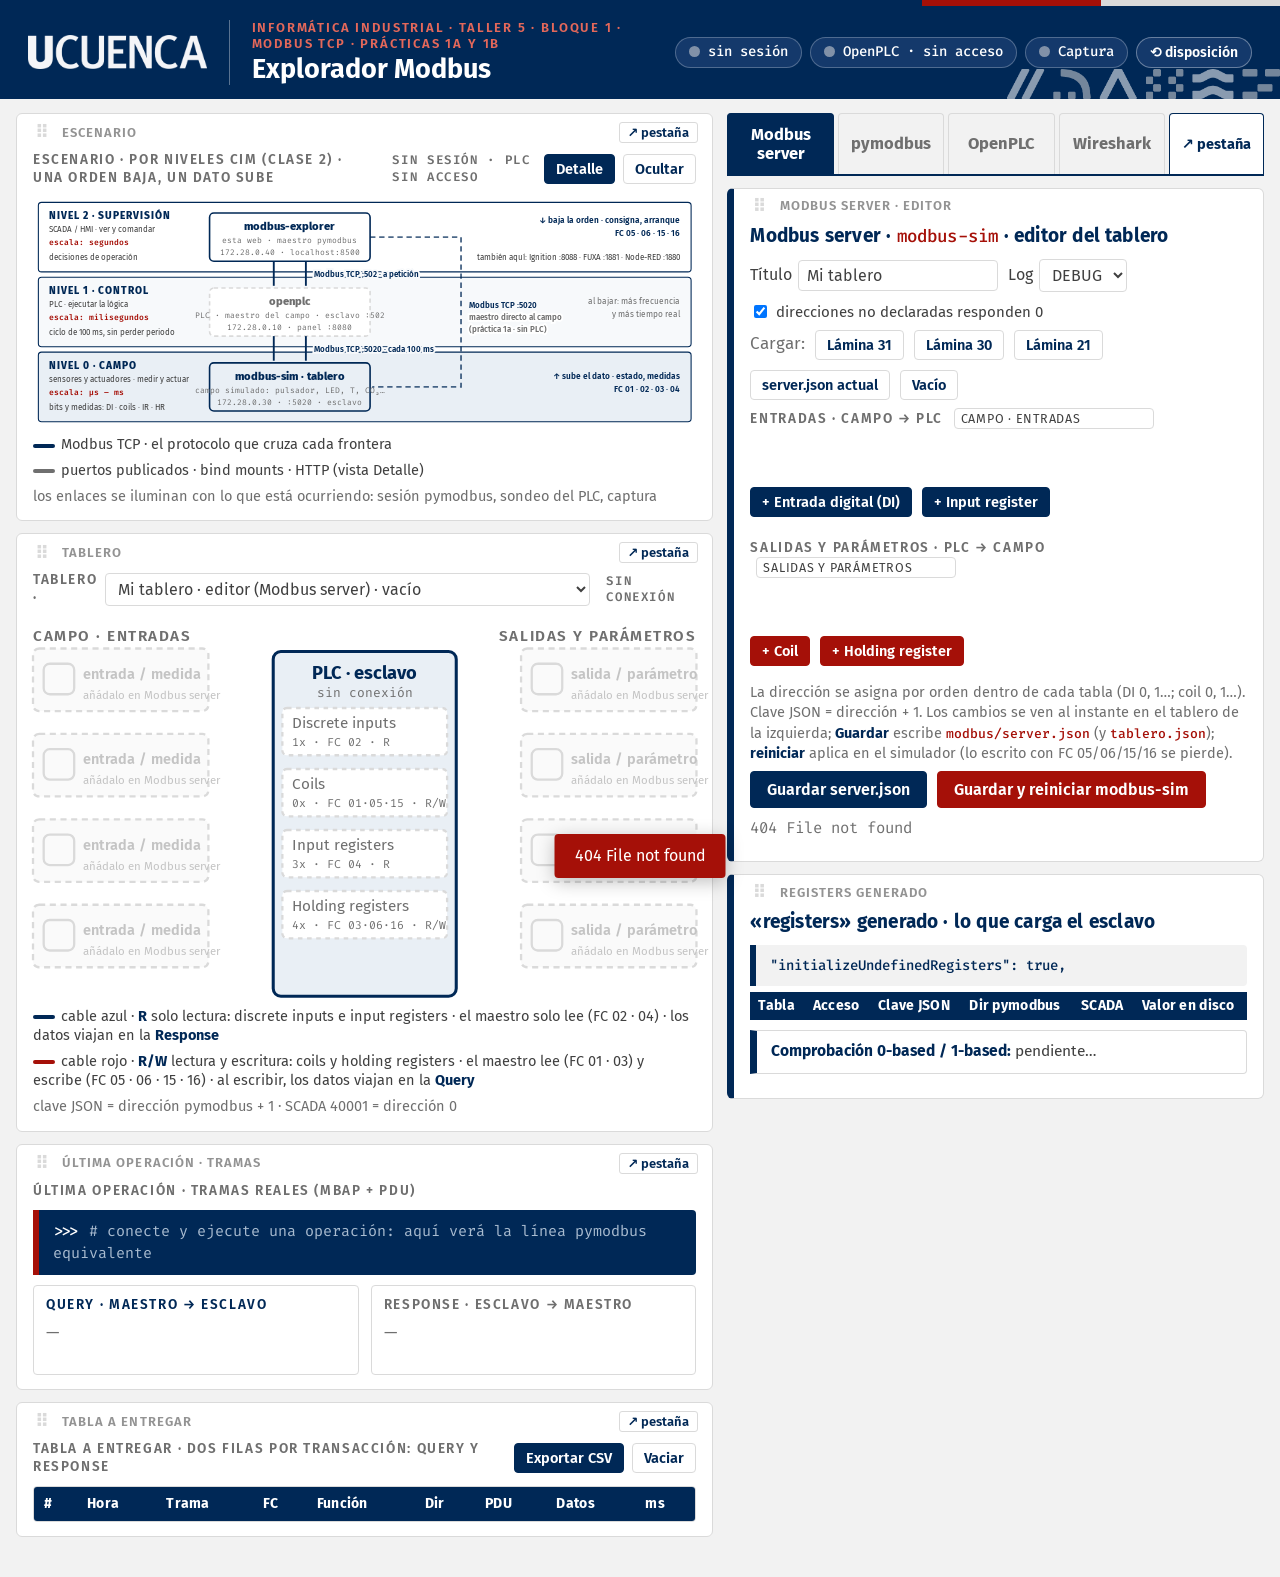
==== modbus-explorer/static/index.html @ 0e618a4a "Chips de cabecera: fondo verde cuando está en línea, sin las palabras Conectado / Running Co-Authore" ====
<!DOCTYPE html>
<html lang="es">
<head>
<meta charset="utf-8">
<meta name="viewport" content="width=device-width, initial-scale=1">
<title>Explorador Modbus · ot-lab</title>
<link rel="preconnect" href="https://fonts.googleapis.com">
<link href="https://fonts.googleapis.com/css2?family=Fira+Sans:wght@400;600;700;800&family=Fira+Code:wght@500;600&display=swap" rel="stylesheet">
<link rel="stylesheet" href="app.css">
</head>
<body>
<div class="brandbar"><i class="b1"></i><i class="b2"></i><i class="b3"></i></div>
<header>
  <img class="logo" src="marca/logo_ucuenca_blanco.png" alt="Universidad de Cuenca">
  <div class="htxt">
    <div class="kicker">Informática Industrial · Taller 5 · Bloque 1 · Modbus TCP · prácticas 1a y 1b</div>
    <h1>Explorador Modbus</h1>
  </div>
  <div class="chips">
    <span class="chip" id="chip-session">sin sesión</span>
    <span class="chip" id="chip-plc">OpenPLC ?</span>
    <span class="chip" id="chip-capture">Captura</span>
    <button class="chip btnchip" id="btn-layout-reset" title="Vuelve a colocar todos los bloques en su sitio">⟲ disposición</button>
  </div>
  <img class="banda" src="marca/banda_modulos_oscuro.png" alt="">
</header>

<div id="solo"></div>
<main id="main">
<section class="left" id="left" data-drop="left">
  <div class="panel" id="esc-panel" data-block="esc" data-title="Escenario">
    <div class="lbl row"><span id="esc-title">Escenario · por niveles CIM (Clase 2)</span><span class="sp"></span><span id="esc-meta" class="mono gr"></span><button class="btn mini" id="btn-esc-detail">Detalle</button><button class="btn mini gris" id="btn-esc">Ocultar</button></div>

    <svg id="esc-cim" viewBox="0 0 1240 430" class="esc cim" aria-label="Escenario por niveles CIM: supervisión, control y campo">
      <defs>
        <marker id="cm" viewBox="0 0 10 10" refX="9" refY="5" markerWidth="6" markerHeight="6" orient="auto"><path d="M0 0 L10 5 L0 10z" fill="#002856"/></marker>
        <marker id="cr" viewBox="0 0 10 10" refX="9" refY="5" markerWidth="6" markerHeight="6" orient="auto"><path d="M0 0 L10 5 L0 10z" fill="#A51008"/></marker>
        <marker id="cg" viewBox="0 0 10 10" refX="9" refY="5" markerWidth="6" markerHeight="6" orient="auto"><path d="M0 0 L10 5 L0 10z" fill="#6F6F6F"/></marker>
      </defs>
      <!-- bandas de nivel -->
      <rect class="lvl l2" x="10" y="10" width="1220" height="130" rx="6"/>
      <rect class="lvl l1" x="10" y="150" width="1220" height="130" rx="6"/>
      <rect class="lvl l0" x="10" y="290" width="1220" height="130" rx="6"/>
      <text class="ln" x="30" y="42">NIVEL 2 · SUPERVISIÓN</text><text class="ls" x="30" y="66">SCADA / HMI · ver y comandar</text><text class="lt" x="30" y="90">escala: segundos</text><text class="ls" x="30" y="118">decisiones de operación</text>
      <text class="ln" x="30" y="182">NIVEL 1 · CONTROL</text><text class="ls" x="30" y="206">PLC · ejecutar la lógica</text><text class="lt" x="30" y="230">escala: milisegundos</text><text class="ls" x="30" y="258">ciclo de 100 ms, sin perder periodo</text>
      <text class="ln" x="30" y="322">NIVEL 0 · CAMPO</text><text class="ls" x="30" y="346">sensores y actuadores · medir y actuar</text><text class="lt" x="30" y="370">escala: µs – ms</text><text class="ls" x="30" y="398">bits y medidas: DI · coils · IR · HR</text>

      <!-- equipos -->
      <g data-node="explorer" class="node"><rect class="ct ex" x="330" y="30" width="300" height="90" rx="8"/><text class="n" x="480" y="62" text-anchor="middle">modbus-explorer</text><text class="s" x="480" y="86" text-anchor="middle">esta web · maestro pymodbus</text><text class="s" x="480" y="108" text-anchor="middle">172.28.0.40 · localhost:8500</text></g>
      <text class="ls g" x="1210" y="118" text-anchor="end">también aquí: Ignition :8088 · FUXA :1881 · Node-RED :1880</text>
      <g data-node="plc" class="node"><rect class="ct" x="330" y="170" width="300" height="90" rx="8"/><text class="n" x="480" y="202" text-anchor="middle">openplc</text><text class="s" x="480" y="226" text-anchor="middle">PLC · maestro del campo · esclavo :502</text><text class="s" x="480" y="248" text-anchor="middle">172.28.0.10 · panel :8080</text></g>
      <g data-node="sim" class="node"><rect class="ct sl" x="330" y="310" width="300" height="90" rx="8"/><text class="n" x="480" y="342" text-anchor="middle">modbus-sim · tablero</text><text class="s" x="480" y="366" text-anchor="middle">campo simulado: pulsador, LED, T, CO₂…</text><text class="s" x="480" y="388" text-anchor="middle">172.28.0.30 · :5020 · esclavo</text></g>

      <!-- fronteras y protocolos -->
      <path class="mb" data-link="ex-plc" d="M450 120 V166"/><path class="mb up" data-link="ex-plc" d="M510 166 V120"/>
      <text class="ll" data-link="ex-plc" x="526" y="150">Modbus TCP :502 · a petición</text>
      <path class="mb" data-link="plc-sim" d="M450 260 V306"/><path class="mb up" data-link="plc-sim" d="M510 306 V260"/>
      <text class="ll" data-link="plc-sim" x="526" y="290">Modbus TCP :5020 · cada 100 ms</text>
      <path class="mb dash" data-link="ex-sim" d="M630 75 H800 V355 H634"/>
      <text class="ll" data-link="ex-sim" x="814" y="208">Modbus TCP :5020</text><text class="ll g" x="814" y="230">maestro directo al campo</text><text class="ll g" x="814" y="252">(práctica 1a · sin PLC)</text>

      <!-- regla de lectura -->
      <text class="rule" x="1210" y="48" text-anchor="end">↓ baja la orden · consigna, arranque</text>
      <text class="rule" x="1210" y="72" text-anchor="end">FC 05 · 06 · 15 · 16</text>
      <text class="rule" x="1210" y="340" text-anchor="end">↑ sube el dato · estado, medidas</text>
      <text class="rule" x="1210" y="364" text-anchor="end">FC 01 · 02 · 03 · 04</text>
      <text class="rule g" x="1210" y="200" text-anchor="end">al bajar: más frecuencia</text>
      <text class="rule g" x="1210" y="224" text-anchor="end">y más tiempo real</text>
      <g id="cim-fx"></g>
    </svg>
    <svg id="esc" viewBox="0 0 1240 560" class="esc" aria-label="Escenario: laptop, red Docker ot-lab y contenedores">
      <defs>
        <marker id="am" viewBox="0 0 10 10" refX="9" refY="5" markerWidth="6" markerHeight="6" orient="auto"><path d="M0 0 L10 5 L0 10z" fill="#002856"/></marker>
        <marker id="ag" viewBox="0 0 10 10" refX="9" refY="5" markerWidth="6" markerHeight="6" orient="auto"><path d="M0 0 L10 5 L0 10z" fill="#6F6F6F"/></marker>
        <marker id="ar" viewBox="0 0 10 10" refX="9" refY="5" markerWidth="6" markerHeight="6" orient="auto"><path d="M0 0 L10 5 L0 10z" fill="#A51008"/></marker>
      </defs>
      <rect class="host" x="10" y="10" width="1220" height="540" rx="6"/>
      <text class="hl" x="30" y="40">SU LAPTOP · HOST</text><text class="hs" x="270" y="40">macOS · Windows (WSL) · Linux</text>

      <g class="ap-g" id="esc-browser"><rect class="ap" x="30" y="60" width="300" height="70" rx="6"/><text class="n g" x="180" y="90" text-anchor="middle">Navegador</text><text class="s" x="180" y="116" text-anchor="middle">localhost:8500 · :8080</text></g>
      <g class="ap-g"><rect class="ap" x="350" y="60" width="270" height="70" rx="6"/><text class="n g" x="485" y="90" text-anchor="middle">Terminal</text><text class="s" x="485" y="116" text-anchor="middle">docker compose · wireshark</text></g>
      <g class="ap-g" id="esc-json"><rect class="ap" x="640" y="60" width="280" height="70" rx="6"/><text class="n g" x="780" y="90" text-anchor="middle">modbus/server.json</text><text class="s" x="780" y="116" text-anchor="middle">archivo en su disco</text></g>
      <g class="ap-g" id="esc-cap"><rect class="ap" x="940" y="60" width="270" height="70" rx="6"/><text class="n g" x="1075" y="90" text-anchor="middle">captures/</text><text class="s" x="1075" y="116" text-anchor="middle">.pcap → Wireshark</text></g>

      <rect class="dk" x="30" y="160" width="1180" height="370" rx="6"/>
      <text class="hl" x="50" y="188">DOCKER · RED BRIDGE ot-lab</text><text class="hs" x="420" y="188">172.28.0.0/24</text>

      <g id="esc-explorer" data-node="explorer"><rect class="ct ex" x="60" y="220" width="300" height="130" rx="8"/>
        <text class="n" x="210" y="252" text-anchor="middle">modbus-explorer</text>
        <text class="s" x="210" y="278" text-anchor="middle">172.28.0.40 · :8500</text>
        <text class="r" x="210" y="304" text-anchor="middle">MAESTRO · esta web · pymodbus</text>
        <text class="s" x="210" y="330" text-anchor="middle">tcpdump → captures/</text></g>

      <g id="esc-sim" data-node="sim"><rect class="ct sl" x="880" y="220" width="300" height="130" rx="8"/>
        <text class="n" x="1030" y="252" text-anchor="middle">modbus-sim</text>
        <text class="s" x="1030" y="278" text-anchor="middle">172.28.0.30 · :5020</text>
        <text class="r" x="1030" y="304" text-anchor="middle">ESCLAVO</text>
        <text class="s" x="1030" y="330" text-anchor="middle">oitc/modbus-server</text></g>

      <g id="esc-plc" data-node="plc"><rect class="ct" x="470" y="390" width="300" height="130" rx="8"/>
        <text class="n" x="620" y="422" text-anchor="middle">openplc</text>
        <text class="s" x="620" y="448" text-anchor="middle">172.28.0.10 · :502 · :8080</text>
        <text class="r" x="620" y="474" text-anchor="middle">MAESTRO del simulador</text>
        <text class="s" x="620" y="500" text-anchor="middle">esclavo interno :502 · panel web</text></g>

      <path class="wb" id="l-browser" d="M180 130 V216"/><text class="ll g" x="192" y="152">:8500 publicado</text>
      <path class="wb" d="M300 130 V150 H620 V386"/><text class="ll g" x="470" y="146" text-anchor="middle">:8080 publicado</text>
      <path class="bm" id="l-json" d="M780 130 V150 H1030 V216"/><text class="ll g" x="905" y="146" text-anchor="middle">bind mount</text>
      <path class="bm" id="l-cap" d="M1075 130 V150 H1190 V340 H380 V300 H364"/><text class="ll g" x="1200" y="250" transform="rotate(90 1200 250)" text-anchor="middle">.pcap</text>
      <path class="mb" id="l-ex-sim" data-link="ex-sim" d="M360 270 L876 270"/><text class="ll" id="t-ex-sim" data-link="ex-sim" x="618" y="262" text-anchor="middle">FC 01–16 · a petición</text>
      <path class="mb" id="l-ex-plc" data-link="ex-plc" d="M300 350 L520 390"/><text class="ll" id="t-ex-plc" data-link="ex-plc" x="372" y="392" text-anchor="middle">pymodbus :502</text>
      <path class="mb" id="l-plc-sim" data-link="plc-sim" d="M770 440 L900 350"/><text class="ll" id="t-plc-sim" data-link="plc-sim" x="900" y="420" text-anchor="middle">FC 02·15·04·03 · cada 100 ms</text>
      <path class="wb" id="l-ex-http" d="M360 320 C 420 320, 420 410, 466 410"/><text class="ll g" x="440" y="366" text-anchor="middle">HTTP :8080</text>
      <g id="esc-fx"></g>
    </svg>
    <div class="legend"><span><i class="sw azul"></i>Modbus TCP · el protocolo que cruza cada frontera</span><span><i class="sw gris"></i>puertos publicados · bind mounts · HTTP (vista Detalle)</span><span class="gr">los enlaces se iluminan con lo que está ocurriendo: sesión pymodbus, sondeo del PLC, captura</span></div>
  </div>
  <div class="panel" data-block="tablero" data-title="Tablero">
    <div class="lbl row">
      <span>Tablero ·</span>
      <select id="tablero"></select>
      <span class="sp"></span>
      <span id="dg-target" class="mono gr">sin conexión</span>
    </div>
    <svg id="dg" viewBox="0 0 870 500" class="dg">
      <defs>
        <marker id="cra" viewBox="0 0 10 10" refX="9" refY="5" markerWidth="5" markerHeight="5" orient="auto"><path d="M0 0 L10 5 L0 10z" fill="#002856"/></marker>
        <marker id="crr" viewBox="0 0 10 10" refX="9" refY="5" markerWidth="5" markerHeight="5" orient="auto"><path d="M0 0 L10 5 L0 10z" fill="#A51008"/></marker>
      </defs>
      <g id="dg-static"></g>
      <g id="dg-cards"></g>
      <g id="dg-fx"></g>
    </svg>
    <div class="legend">
      <span><i class="sw azul"></i>cable azul · <b>R</b> solo lectura: discrete inputs e input registers · el maestro solo lee (FC 02 · 04) · los datos viajan en la <b>Response</b></span>
      <span><i class="sw rojo"></i>cable rojo · <b>R/W</b> lectura y escritura: coils y holding registers · el maestro lee (FC 01 · 03) y escribe (FC 05 · 06 · 15 · 16) · al escribir, los datos viajan en la <b>Query</b></span>
      <span class="gr">clave JSON = dirección pymodbus + 1 · SCADA 40001 = dirección 0</span>
    </div>
  </div>

  <div class="panel" id="frames-panel" data-block="frames" data-title="Última operación · tramas">
    <div class="lbl row"><span>Última operación · tramas reales (MBAP + PDU)</span><span class="sp"></span><span id="op-meta" class="mono gr"></span></div>
    <pre class="code term" id="pyline">&gt;&gt;&gt; <span class="c"># conecte y ejecute una operación: aquí verá la línea pymodbus equivalente</span></pre>
    <div id="op-banner" class="banner hidden"></div>
    <div class="frames">
      <div class="frame" id="frame-query"><h4>Query · maestro → esclavo</h4><div class="fbody gr">—</div></div>
      <div class="frame" id="frame-response"><h4>Response · esclavo → maestro</h4><div class="fbody gr">—</div></div>
    </div>
  </div>

  <div class="panel" data-block="log" data-title="Tabla a entregar">
    <div class="lbl row"><span>Tabla a entregar · dos filas por transacción: Query y Response</span><span class="sp"></span>
      <button class="btn mini" id="btn-csv">Exportar CSV</button><button class="btn mini gris" id="btn-clear">Vaciar</button></div>
    <div class="tscroll"><table class="tabla" id="log">
      <thead><tr><th>#</th><th>Hora</th><th>Trama</th><th>FC</th><th>Función</th><th>Dir</th><th>PDU</th><th>Datos</th><th>ms</th></tr></thead>
      <tbody></tbody>
    </table></div>
  </div>
</section>

<aside class="right">
  <nav class="tabs">
    <button data-tab="tjson" class="on">Modbus server</button>
    <button data-tab="t1a">pymodbus</button>
    <button data-tab="t1b">OpenPLC</button>
    <button data-tab="tws">Wireshark</button>
    <button class="tabopen" id="btn-tab-open" title="Abrir esta pestaña entera en una pestaña nueva del navegador">↗ pestaña</button>
  </nav>

  <div class="tab on" id="tjson" data-drop="tjson">
    <div class="box" data-block="ms-editor" data-title="Modbus server · editor">
      <h3>Modbus server · <code>modbus-sim</code> · editor del tablero</h3>
      <div class="frow wrap">
        <label>Título <input id="ed-title" value="Mi tablero" class="w190"></label>
        <label>Log <select id="ed-log"><option>DEBUG</option><option>INFO</option></select></label>
        <label class="chk"><input type="checkbox" id="ed-init" checked> direcciones no declaradas responden 0</label>
      </div>
      <div class="frow wrap">
        <span class="gr">Cargar:</span>
        <button class="btn mini gris" data-preset="lam31">Lámina 31</button>
        <button class="btn mini gris" data-preset="lam30">Lámina 30</button>
        <button class="btn mini gris" data-preset="lam21">Lámina 21</button>
        <button class="btn mini gris" id="btn-ed-fromjson">server.json actual</button>
        <button class="btn mini gris" id="btn-ed-empty">Vacío</button>
      </div>
      <div class="edcols">
        <div><div class="lbl">Entradas · campo → PLC <input id="ed-left" class="w190 mini-in" value="CAMPO · ENTRADAS"></div>
          <div class="edlist" id="ed-inputs"></div>
          <div class="frow"><button class="btn mini" data-add="di">+ Entrada digital (DI)</button><button class="btn mini" data-add="ir">+ Input register</button></div></div>
        <div><div class="lbl">Salidas y parámetros · PLC → campo <input id="ed-right" class="w190 mini-in" value="SALIDAS Y PARÁMETROS"></div>
          <div class="edlist" id="ed-outputs"></div>
          <div class="frow"><button class="btn mini rojo" data-add="coils">+ Coil</button><button class="btn mini rojo" data-add="hr">+ Holding register</button></div></div>
      </div>
      <p class="note">La dirección se asigna por orden dentro de cada tabla (DI 0, 1…; coil 0, 1…). Clave JSON = dirección + 1. Los cambios se ven al instante en el tablero de la izquierda; <b>Guardar</b> escribe <code>modbus/server.json</code> (y <code>tablero.json</code>); <b>reiniciar</b> aplica en el simulador (lo escrito con FC 05/06/15/16 se pierde).</p>
      <div class="frow wrap">
        <button class="btn" id="btn-ed-save">Guardar server.json</button>
        <button class="btn rojo" id="btn-ed-apply">Guardar y reiniciar modbus-sim</button>
        <span class="sp"></span><span id="ed-status" class="mono gr"></span>
      </div>
    </div>
    <div class="box" data-block="ms-json" data-title="registers generado">
      <h3>«registers» generado · lo que carga el esclavo</h3>
      <pre class="code small" id="json-snippet"></pre>
      <span id="json-meta" class="hidden"></span><button id="btn-json" class="hidden"></button>
      <table class="tabla small" id="json-table"><thead><tr><th>Tabla</th><th>Acceso</th><th>Clave JSON</th><th>Dir pymodbus</th><th>SCADA</th><th>Valor en disco</th></tr></thead><tbody></tbody></table>
      <div class="banner ok" id="offset-note"><b>Comprobación 0-based / 1-based:</b> <span>pendiente…</span></div>
    </div>
  </div>
<div class="tab" id="t1a" data-drop="t1a">
    <div class="box" data-block="s-session" data-title="Sesión">
      <h3>1 · Sesión · <code>ModbusTcpClient</code></h3>
      <div class="frow">
        <select id="target"></select>
      </div>
      <div class="frow custom hidden" id="custom-row">
        <input id="host" placeholder="host" value="172.28.0.30"><input id="port" type="number" placeholder="puerto" value="5020" class="w90">
      </div>
      <div class="frow">
        <label>Unit ID <input id="unit" type="number" value="1" min="0" max="255" class="w70"></label>
        <span class="sp"></span>
        <button class="btn" id="btn-connect">Conectar</button>
        <button class="btn gris" id="btn-disconnect">Cerrar</button>
      </div>
      <p class="note" id="target-note"></p>
    </div>

    <div class="box" data-block="s-read" data-title="Leer">
      <h3>2 · Leer · FC 01 · 02 · 03 · 04</h3>
      <div class="frow wrap fcs" id="read-fc">
        <label><input type="radio" name="rt" value="coils"> <b>01</b> coils</label>
        <label><input type="radio" name="rt" value="di"> <b>02</b> discrete inputs</label>
        <label><input type="radio" name="rt" value="hr"> <b>03</b> holding</label>
        <label><input type="radio" name="rt" value="ir" checked> <b>04</b> input reg.</label>
      </div>
      <div class="frow">
        <label>dir <input id="r-addr" type="number" value="0" min="0" class="w80"></label>
        <label>count <input id="r-count" type="number" value="4" min="1" max="125" class="w80"></label>
        <span class="sp"></span><button class="btn" id="btn-read">Leer</button>
      </div>
    </div>

    <div class="box" data-block="s-write" data-title="Escribir">
      <h3>3 · Escribir · FC 05 · 06 · 15 · 16</h3>
      <div class="frow wrap fcs" id="write-fc">
        <label><input type="radio" name="wt" value="coil"> <b>05</b> un coil</label>
        <label><input type="radio" name="wt" value="register" checked> <b>06</b> un registro</label>
        <label><input type="radio" name="wt" value="coils"> <b>15</b> varios coils</label>
        <label><input type="radio" name="wt" value="registers"> <b>16</b> varios registros</label>
      </div>
      <div class="frow">
        <label>dir <input id="w-addr" type="number" value="3" min="0" class="w80"></label>
        <label>valor(es) <input id="w-val" value="75" class="w190" placeholder="75 · T,F,T · 240,550"></label>
        <span class="sp"></span><button class="btn rojo" id="btn-write">Escribir</button>
      </div>
      <p class="note">Bits: <code>T</code>/<code>F</code>, <code>1</code>/<code>0</code>. Varios valores separados por coma. Pruebe <code>70000</code> o <code>-5</code> y mire quién se queja.</p>
    </div>

    <div class="box" data-block="s-steps" data-title="Reto de la lámina">
      <h3>4 · Reto de la lámina · pasos</h3>
      <div class="steps" id="steps"></div>
    </div>

    <div class="box" data-block="s-poll" data-title="Sondeo continuo">
      <h3>5 · Sondeo continuo · como el runtime de OpenPLC</h3>
      <div class="frow">
        <label>cada <select id="poll-ms"><option value="100">100 ms</option><option value="250">250 ms</option><option value="500" selected>500 ms</option><option value="1000">1 s</option><option value="2000">2 s</option></select></label>
        <span class="sp"></span>
        <button class="btn" id="btn-poll">Iniciar sondeo</button>
      </div>
      <p class="note">Lee en bloque todas las tablas del tablero (una Query por tabla, como un ciclo de OpenPLC). Con la captura activa verá el periodo en Wireshark.</p>
    </div>
  </div>

  <div class="tab" id="t1b" data-drop="t1b">
    <div class="box" data-block="plc-status" data-title="OpenPLC · runtime">
      <h3>OpenPLC · estado del runtime</h3>
      <div class="frow">
        <span id="plc-status" class="mono gr">consultando…</span><span class="sp"></span>
        <button class="btn mini" id="btn-plc-refresh">Actualizar</button>
        <button class="btn mini" id="btn-plc-start">Start PLC</button>
        <button class="btn mini gris" id="btn-plc-stop">Stop PLC</button>
      </div>
      <div class="frow">
        <a class="btn" href="http://localhost:8080" target="_blank" rel="noopener">Panel OpenPLC ↗</a>
        <a class="btn rojo" id="btn-plc-monitor-ext" href="http://localhost:8080/monitoring" target="_blank" rel="noopener">Monitoring de OpenPLC ↗</a>
      </div>
      <p class="note">Usuario <code>openplc</code> / <code>openplc</code>. Esta web habla con el panel por dentro de la red Docker (<code>172.28.0.10:8080</code>) y hace por usted los clics de las láminas 33–35.</p>
    </div>

    <div class="box" data-block="plc-program" data-title="Autoprogramación">
      <h3>Autoprogramación · subir, compilar y arrancar el programa</h3>
      <div class="frow">
        <label>Plantilla <select id="plc-prog"></select></label>
        <label>Nombre <input id="plc-name" value="monito" class="w120"></label>
      </div>
      <textarea id="plc-st" class="st" spellcheck="false" rows="14"></textarea>
      <div class="frow">
        <button class="btn rojo" id="btn-plc-setup">Preparar todo (1b)</button>
        <button class="btn" id="btn-plc-program">Solo programar</button>
        <label class="chk"><input type="checkbox" id="plc-autostart" checked> Start PLC al terminar</label>
      </div>
      <p class="note"><b>Preparar todo</b> = Modbus Server en 502 + Slave Device <code>modbus-sim</code> (Start 0 · DI 2 · coils 2 · IR 2 · HR-R 2 · HR-W 0) + Upload del programa + compilación + Start PLC. <b>Solo programar</b> = Upload + compilar (+ Start). La plantilla SFC es Grafcet textual: etapas <code>STEP</code> y <code>TRANSITION</code>, acciones con cualificador <code>N</code>.</p>
      <pre class="code term small hidden" id="plc-log"></pre>
    </div>

    <div class="box" data-block="plc-devices" data-title="Slave Devices">
      <h3>Slave Devices · el PLC como maestro del simulador</h3>
      <table class="tabla small" id="plc-devices"><thead><tr><th>Nombre</th><th>Tipo</th><th>DI</th><th>Coils</th><th>IR</th><th>HR</th><th></th></tr></thead><tbody></tbody></table>
      <details class="dev">
        <summary>Añadir / sustituir esclavo con otros tamaños (tableros de las láminas 30–31)</summary>
        <div class="frow wrap">
          <label>Nombre <input id="dv-name" value="modbus-sim" class="w120"></label>
          <label>IP <input id="dv-ip" value="172.28.0.30" class="w120"></label>
          <label>Puerto <input id="dv-port" type="number" value="5020" class="w80"></label>
          <label>ID <input id="dv-id" type="number" value="1" class="w60"></label>
        </div>
        <div class="frow wrap sizes">
          <label>DI <input id="dv-di" type="number" value="2" class="w60"></label>
          <label>Coils <input id="dv-co" type="number" value="2" class="w60"></label>
          <label>IR <input id="dv-ir" type="number" value="2" class="w60"></label>
          <label>HR-Read <input id="dv-hr" type="number" value="2" class="w60"></label>
          <label>HR-Write <input id="dv-hw" type="number" value="0" class="w60"></label>
          <span class="sp"></span><button class="btn mini" id="btn-dv-add">Guardar esclavo</button>
        </div>
        <p class="note">Start Address siempre 0 (lámina 34). HR-Write &gt; 0 sin lógica que asigne <code>%QW100</code> escribe ceros cada 100 ms y pisa la consigna.</p>
      </details>
    </div>

    <div class="box" data-block="plc-monitor" data-title="Monitoring">
      <h3>Monitoring · dentro de esta web</h3>
      <div class="frow">
        <button class="btn" id="btn-mon-toggle">▶ Iniciar monitoreo</button>
        <label>cada <select id="mon-ms"><option value="500">0,5 s</option><option value="1000" selected>1 s</option><option value="2000">2 s</option></select></label>
        <span class="sp"></span><span id="mon-meta" class="mono gr"></span>
      </div>
      <table class="tabla small" id="mon-table"><thead><tr><th>Variable</th><th>Tipo</th><th>Dirección</th><th>Valor</th></tr></thead><tbody></tbody></table>
      <p class="note">Mismos datos que la página Monitoring de OpenPLC (<code>monitor-update</code>), leídos por esta web y pintados aquí; solo aparecen las variables con <code>AT %…</code> del programa cargado y con el PLC en Running.</p>
      <details class="dev"><summary>Incrustar la página original de OpenPLC (iframe)</summary>
        <p class="note">Funciona en Chrome/Edge/Firefox tras iniciar sesión dentro del marco. Safari bloquea la cookie de un sitio incrustado desde otro puerto y mostrará siempre el login: use el botón «Monitoring de OpenPLC ↗».</p>
        <button class="btn mini" id="btn-iframe">Cargar iframe</button>
        <div id="iframe-wrap"></div>
      </details>
    </div>

    <div class="box" data-block="plc-read" data-title="Esclavo interno de OpenPLC">
      <h3>Leer el esclavo interno de OpenPLC desde pymodbus</h3>
      <table class="tabla small">
        <tr><th>Variable</th><th>Tabla · FC</th><th>Dirección pymodbus</th></tr>
        <tr><td>%IX100.0 · .1</td><td>DI · FC 02</td><td class="mono">800, 801 (8·100 + bit)</td></tr>
        <tr><td>%QX100.0 · .1</td><td>Coils · FC 01</td><td class="mono">800, 801</td></tr>
        <tr><td>%IW100 … %IW103</td><td>IR · FC 04</td><td class="mono">100 … 103</td></tr>
        <tr><td>%QW100 …</td><td>HR · FC 03 / 06 / 16</td><td class="mono">100 …</td></tr>
      </table>
      <div class="steps" id="steps-1b"></div>
      <p class="note">Excepción 02 = Modbus Server deshabilitado o PLC parado. Ceros en %IW100… = Slave Device sin guardar o PLC sin reiniciar.</p>
    </div>
  </div>

  <div class="tab" id="tws" data-drop="tws">
    <div class="box" data-block="ws-capture" data-title="Captura · Wireshark">
      <h3>Captura dentro del laboratorio · tcpdump en <code>modbus-explorer</code></h3>
      <div class="frow">
        <button class="btn" id="btn-cap-start">● Iniciar captura</button>
        <button class="btn gris" id="btn-cap-stop">■ Detener</button>
        <span class="sp"></span><span id="cap-status" class="mono gr">—</span>
      </div>
      <div id="cap-ready" class="hidden">
        <a class="btn rojo big" id="btn-wireshark" href="#" download>Abrir en Wireshark ↗</a>
        <p class="note">Se descarga el <code>.pcap</code> y queda también en <code>ot-lab/captures/</code>. Ábralo con doble clic (o <code>wireshark -o mbtcp.tcp.port:5020 archivo.pcap</code>). Filtro de visualización: <code>modbus</code>.</p>
      </div>
      <p class="note">La captura ve el tráfico que <b>esta web</b> genera (Query y Response contra el esclavo elegido). Puertos 5020 y 502.</p>
      <div class="lbl">Capturas guardadas</div>
      <ul class="files" id="cap-files"></ul>
    </div>
    <div class="box" data-block="ws-live" data-title="Wireshark en vivo">
      <h3>Wireshark en vivo en su PC · lámina 25</h3>
      <p class="note">Un contenedor no puede abrir ventanas en su laptop: copie la línea y péguela en una terminal dentro de la carpeta <code>ot-lab</code>. Wireshark se abre ya capturando todo lo que llega al simulador (incluido el sondeo de OpenPLC).</p>
      <pre class="code small" id="cmd-live">docker run --rm --net container:modbus-sim nicolaka/netshoot \
  tcpdump -i eth0 -U -w - "tcp port 5020" \
  | wireshark -k -i - -o mbtcp.tcp.port:5020</pre>
      <div class="frow"><button class="btn mini" data-copy="cmd-live">Copiar</button>
        <button class="btn mini gris" id="btn-cmd-openplc">Variante pegada a OpenPLC (lámina 36)</button>
        <button class="btn mini gris" id="btn-cmd-script">Script <code>scripts/wireshark_vivo.sh</code></button></div>
    </div>
  </div>

  </aside>
</main>
<div id="toast" class="toast hidden"></div>
<script src="app.js"></script>
</body>
</html>
---- modbus-explorer/static/app.css ----
/* Explorador Modbus TCP · sistema "UCuenca académico 2026" (CONTEXTO_MARCA_UCUENCA.md) */
:root{
  --ink:#002856; --azul-prof:#00214A; --gris:#6F6F6F; --gris-claro:#DADADA; --rojo:#A51008;
  --cuerpo:#404040; --fondo:#FFFFFF; --tinte:#E9EFF5; --suave:#F2F2F2; --borde:#BFCDDB; --zebra:#F1F1F1;
  --salmon:#E4685A; --sub-azul:#A9BCD0; --tarjeta-azul:#14396B;
  --sans:"Fira Sans",Calibri,system-ui,-apple-system,"Segoe UI",Roboto,sans-serif;
  --mono:"Fira Code",ui-monospace,"Cascadia Mono",Consolas,monospace;
}
*,*::before,*::after{box-sizing:border-box}
html,body{margin:0;background:var(--suave);color:var(--cuerpo);font-family:var(--sans);font-size:17px;line-height:1.35;-webkit-font-smoothing:antialiased}
.brandbar{display:flex;height:6px}
.brandbar i{display:block;height:6px}.brandbar .b1{width:72%;background:var(--ink)}.brandbar .b2{width:14%;background:var(--rojo)}.brandbar .b3{width:14%;background:var(--gris-claro)}
header{position:relative;overflow:hidden;display:flex;flex-wrap:wrap;align-items:center;gap:14px 22px;padding:14px 28px;background:var(--ink);color:#fff}
header .logo{height:34px;width:auto;flex:none}
header .htxt{flex:1 1 380px;min-width:0;border-left:1px solid rgba(255,255,255,.35);padding-left:22px}
header .kicker{font-size:13px;font-weight:600;letter-spacing:.14em;text-transform:uppercase;color:var(--salmon);line-height:1.2}
header h1{margin:4px 0 0;font-size:27px;font-weight:700;color:#fff;line-height:1.1}
header h1 .gr{color:var(--sub-azul);font-weight:400}
header .banda{position:absolute;right:0;bottom:0;height:30px;opacity:.55;pointer-events:none;z-index:0}
.chips{display:flex;gap:8px;flex-wrap:wrap;justify-content:flex-end;position:relative;z-index:1;flex:0 1 auto;margin-right:0}
@media (min-width:1300px){.chips{margin-right:120px}}
.chip{display:inline-block;padding:5px 13px;border-radius:999px;background:var(--tarjeta-azul);color:#fff;font-family:var(--mono);font-size:14px;font-weight:500;border:1px solid rgba(255,255,255,.25)}
.chip.ok{background:var(--gris-claro);color:var(--ink);border-color:var(--gris-claro)}
.chip.live{background:#2E9E4F;color:#fff;border-color:#2E9E4F}
.chip.live::before{background:#fff;box-shadow:0 0 0 2px rgba(255,255,255,.35),0 0 8px #fff}
.chip.bad{background:var(--rojo);border-color:var(--rojo)}
.chip.link{text-decoration:none}
.chip::before{content:'';display:inline-block;width:11px;height:11px;border-radius:50%;background:var(--gris-claro);margin-right:8px;vertical-align:-1px;opacity:.55}
.chip.live::before{background:#2E9E4F;opacity:1;box-shadow:0 0 0 2px rgba(46,158,79,.25),0 0 8px #2E9E4F;animation:glow 1.6s ease-in-out infinite}
.chip.rec::before{background:var(--rojo);opacity:1;box-shadow:0 0 8px var(--rojo);animation:glow 1s ease-in-out infinite}
.chip.btnchip::before{display:none}
@keyframes glow{50%{box-shadow:0 0 0 2px rgba(255,255,255,.05),0 0 2px #fff}}

main{display:grid;grid-template-columns:minmax(0,1.3fr) minmax(520px,1fr);gap:14px;padding:14px 16px 40px}
@media (max-width:1180px){main{grid-template-columns:1fr}}
.left,.right{display:flex;flex-direction:column;gap:12px;min-width:0}
.panel,.box{background:#fff;border:1px solid var(--gris-claro);border-radius:6px;padding:12px 16px 14px;position:relative}
.box{border-left:7px solid var(--ink)}
.box.aviso{border-left-color:var(--rojo)}
.box h3{margin:0 0 10px;font-size:19px;font-weight:700;color:var(--ink);letter-spacing:.01em}
.box h3 code{font-size:.92em}
.lbl{font-size:13.5px;font-weight:600;letter-spacing:.12em;text-transform:uppercase;color:var(--gris);margin:0 0 10px}
.row{display:flex;align-items:center;gap:8px}
.sp{flex:1}
.gr{color:var(--gris)}.mono{font-family:var(--mono);font-size:.92em}
b,strong{color:var(--ink);font-weight:700}
code{font-family:var(--mono);font-size:.9em;color:var(--rojo);font-weight:500}
a{color:var(--ink)}
.hidden{display:none !important}
select,input,textarea{font-family:var(--sans);font-size:16px;color:var(--cuerpo);border:1px solid var(--gris-claro);border-radius:4px;padding:5px 8px;background:#fff}
select:focus,input:focus,textarea:focus{outline:2px solid var(--borde);border-color:var(--ink)}
input[type=number]{font-family:var(--mono)}
.w60{width:68px}.w70{width:78px}.w80{width:88px}.w90{width:98px}.w120{width:130px}.w190{width:200px}
label{display:inline-flex;align-items:center;gap:6px;font-size:16px;color:var(--cuerpo)}
.frow{display:flex;align-items:center;gap:10px;margin:8px 0}
.frow.wrap{flex-wrap:wrap}
.fcs label{padding:4px 9px;border:1px solid var(--gris-claro);border-radius:4px;background:var(--suave);cursor:pointer}
.fcs label:has(input:checked){background:var(--tinte);border-color:var(--ink)}
.fcs input{margin:0}
.btn{display:inline-flex;align-items:center;gap:6px;padding:8px 16px;border:1px solid var(--ink);background:var(--ink);color:#fff;border-radius:4px;font-family:var(--sans);font-size:16px;font-weight:600;cursor:pointer;text-decoration:none;white-space:nowrap}
.btn:hover{background:var(--azul-prof)}
.btn.rojo{background:var(--rojo);border-color:var(--rojo)}.btn.rojo:hover{background:#7f0c06}
.btn.gris{background:#fff;color:var(--ink);border-color:var(--gris-claro)}.btn.gris:hover{background:var(--suave)}
.btn.mini{padding:5px 11px;font-size:14.5px}
.btn.big{padding:11px 20px;font-size:17px}
.btn:disabled{opacity:.45;cursor:not-allowed}
.btn.busy{opacity:.7;cursor:progress}
.note{margin:8px 0 0;font-size:14.5px;color:var(--gris);line-height:1.4}
.note b{color:var(--ink)}

/* tablero (replica de la lámina 31) */
.dg{width:100%;height:auto;display:block;overflow:visible;font-family:var(--sans)}
.dg text{fill:var(--cuerpo)}
.dg .ro{font-size:20px;font-weight:600;letter-spacing:.1em;fill:var(--gris)}
.dg .plc{fill:var(--tinte);stroke:var(--ink);stroke-width:4}
.dg .tt{font-size:24px;font-weight:700;fill:var(--ink)}
.dg .ts{font-family:var(--mono);font-size:17px;fill:var(--gris)}
.dg .row{fill:#fff;stroke:var(--ink);stroke-width:3;transition:fill .25s}
.dg .row.off{stroke:var(--gris-claro);stroke-dasharray:6 6}
.dg .row.hot{fill:#fff3f2;stroke:var(--rojo)}
.dg .row.hotr{fill:#dfe9f6}
.dg .rt{font-size:20px;font-weight:700;fill:var(--ink)}.dg .rt.off{fill:var(--gris);font-weight:400}
.dg .rs{font-family:var(--mono);font-size:15px;fill:var(--gris)}
.dg .ln{stroke:var(--ink);stroke-width:3.5;fill:none;marker-end:url(#cra);opacity:.9}
.dg .ln.w{stroke:var(--rojo);marker-end:url(#crr)}
.dg .acc{font-family:var(--mono);font-size:20px;font-weight:800;fill:var(--ink);paint-order:stroke;stroke:#fff;stroke-width:7px}
.dg .acc.w{fill:var(--rojo)}
.dg .card{fill:#fff;stroke:var(--ink);stroke-width:3;transition:fill .3s,stroke .3s}
.dg g.item.flash-r .card{fill:#E9EFF5}
.dg g.item.flash-w .card{fill:#fde9e7;stroke:var(--rojo)}
.dg g.item.err .card{stroke:var(--rojo);stroke-dasharray:8 6}
.dg .nm2{font-size:21px;font-weight:700;fill:var(--ink)}
.dg .ch{font-family:var(--mono);font-size:19px;font-weight:600;fill:var(--rojo)}
.dg .st2{font-size:19px;fill:var(--cuerpo)}
.dg .st2 tspan.on{font-weight:700;fill:var(--rojo)}.dg .st2 tspan.b{font-weight:700;fill:var(--ink)}
.dg .ty{font-size:14px;fill:var(--gris)}
.dg .ico{fill:none;stroke:var(--ink);stroke-width:3}.dg .ico.on{fill:var(--rojo);stroke:var(--rojo)}
.dg .ico.led{transition:fill .3s}.dg .ico.led.lit{fill:#2E9E4F;stroke:#2E9E4F;filter:drop-shadow(0 0 4px #2E9E4F)}
.dg .pkt{fill:var(--ink);stroke:#fff;stroke-width:2}.dg .pkt.w{fill:var(--rojo)}
.dg .pkt text{font-family:var(--mono);font-size:14px;font-weight:700;fill:#fff}
.dg .fan{transform-box:fill-box;transform-origin:center}
.dg .fan.spin{animation:spin 1.2s linear infinite}
@keyframes spin{to{transform:rotate(360deg)}}
.legend{display:flex;flex-wrap:wrap;gap:6px 22px;margin-top:8px;font-size:14.5px;color:var(--cuerpo)}
.legend .sw{display:inline-block;width:22px;height:4px;vertical-align:middle;margin-right:6px;border-radius:2px}
.legend .sw.azul{background:var(--ink)}.legend .sw.rojo{background:var(--rojo)}

/* tramas */
pre.code{margin:0;background:var(--suave);border-left:6px solid var(--ink);padding:10px 14px;font-family:var(--mono);font-size:15px;line-height:1.5;color:var(--ink);white-space:pre-wrap;word-break:break-word;font-weight:500;border-radius:0 4px 4px 0}
pre.code.small{font-size:14px}
pre.code .c{color:var(--gris);font-weight:400}
pre.term{background:var(--ink);color:#fff;border-left-color:var(--rojo)}
pre.term .c{color:var(--sub-azul)}
pre.term .bad{color:#fff;background:var(--rojo);padding:0 6px}
pre.term .ok{text-decoration:underline;text-decoration-color:var(--gris-claro);text-underline-offset:4px}
.banner{margin:10px 0;padding:10px 14px;border:1px solid var(--gris-claro);border-left:7px solid var(--rojo);background:#fff;font-size:15.5px;line-height:1.4;border-radius:0 4px 4px 0}
.banner b{color:var(--rojo)}
.banner.ok{border-left-color:var(--ink)}.banner.ok b{color:var(--ink)}
.frames{display:grid;grid-template-columns:1fr 1fr;gap:12px;margin-top:10px}
@media (max-width:760px){.frames{grid-template-columns:1fr}}
.frame{border:1px solid var(--gris-claro);border-radius:4px;padding:10px 12px;background:#fff;min-height:90px}
.frame h4{margin:0 0 8px;font-size:13.5px;font-weight:600;letter-spacing:.12em;text-transform:uppercase;color:var(--ink)}
#frame-response h4{color:var(--gris)}
.frame .bytes{font-family:var(--mono);font-size:15px;line-height:1.9;word-break:break-word}
.frame .by{display:inline-block;padding:1px 5px;margin:1px 2px 1px 0;border-radius:3px;background:var(--suave);color:var(--ink);border:1px solid var(--gris-claro)}
.frame .by.mbap{background:#fff;color:var(--gris);border-style:dashed}
.frame .by.fc{background:var(--ink);color:#fff;border-color:var(--ink)}
.frame .by.data{background:#fde9e7;color:var(--rojo);border-color:#f0c4c0}
.frame .by.exc{background:var(--rojo);color:#fff;border-color:var(--rojo)}
.frame table{border-collapse:collapse;width:100%;margin-top:6px;font-size:14.5px}
.frame td{padding:3px 6px;border-top:1px solid var(--zebra);vertical-align:top}
.frame td:first-child{color:var(--ink);font-weight:600;white-space:nowrap;width:34%}
.frame td.hx{font-family:var(--mono);color:var(--gris);white-space:nowrap}
.frame .tot{margin-top:6px;font-size:13.5px;color:var(--gris)}

/* tablas */
.tscroll{max-height:360px;overflow:auto;border:1px solid var(--gris-claro);border-radius:4px}
.tabla{border-collapse:collapse;width:100%;font-size:14.5px;line-height:1.3}
.tabla th{background:var(--ink);color:#fff;font-weight:700;text-align:left;padding:8px 10px;position:sticky;top:0;font-size:14px;letter-spacing:.02em}
.tabla td{padding:6px 9px;border-bottom:1px solid var(--gris-claro);vertical-align:top;color:var(--cuerpo)}
.tabla tr:nth-child(even) td{background:var(--zebra)}
.tabla td:first-child{font-weight:700;color:var(--ink)}
.tabla td.mono{font-family:var(--mono);font-size:14px;color:var(--ink)}
.tabla tr.err td{color:var(--rojo)}
.tabla tr.new td{animation:rowin .9s ease}
@keyframes rowin{from{background:#fde9e7}to{}}
.tabla.small{font-size:14.5px;margin:6px 0}
.tabla.small th,.tabla.small td{padding:5px 8px}
.tabla td .bar{display:inline-block;height:10px;background:var(--ink);border-radius:2px;vertical-align:middle;margin-right:6px}
.tabla td .tf{display:inline-block;width:10px;height:10px;border-radius:50%;background:var(--gris-claro);vertical-align:middle;margin-right:6px}
.tabla td .tf.on{background:var(--rojo)}

/* pestañas derecha */
.tabs{display:flex;gap:4px;border-bottom:2px solid var(--ink)}
.tabs button{flex:1;padding:11px 6px;border:1px solid var(--gris-claro);border-bottom:none;background:var(--suave);color:var(--gris);font-family:var(--sans);font-weight:700;font-size:16.5px;cursor:pointer;border-radius:4px 4px 0 0}
.tabs button.on{background:var(--ink);color:#fff;border-color:var(--ink)}
.tabs button.tabopen{flex:0 0 auto;background:#fff;color:var(--ink);border-color:var(--ink);font-size:14.5px;padding:8px 12px}
.tabs button.tabopen:hover{background:var(--tinte)}
body.solo #solo .tab{display:flex}
body.solo #solo .tab{max-width:1600px;margin:0 auto;width:100%}
body.solo #solo .tab [data-block]{width:100%;max-width:none;margin:0}
.tab{display:none;flex-direction:column;gap:12px}.tab.on{display:flex}
.steps{display:flex;flex-direction:column;gap:6px}
.step{display:grid;grid-template-columns:30px 1fr auto;align-items:center;gap:8px;padding:7px 10px;border:1px solid var(--gris-claro);border-radius:4px;background:#fff;font-size:15.5px}
.step .n{font-size:21px;font-weight:800;color:var(--ink);line-height:1}
.step .t b{color:var(--ink)}.step .t code{font-size:14px}
.step.done{background:var(--tinte);border-color:var(--borde)}
ol.pasos{margin:0;padding-left:22px;font-size:16px;line-height:1.45}
ol.pasos li{margin-bottom:6px}
ol.pasos li::marker{color:var(--ink);font-weight:800}
textarea.st{width:100%;font-family:var(--mono);font-size:14.5px;line-height:1.45;color:var(--ink);background:var(--suave);border-left:6px solid var(--ink);resize:vertical;min-height:180px}
.chk{font-size:15px}
details.dev{border:1px dashed var(--gris-claro);border-radius:4px;padding:6px 10px;margin-top:8px;font-size:15px}
details.dev summary{cursor:pointer;font-weight:600;color:var(--ink)}
ul.files{margin:4px 0 0;padding:0;list-style:none;font-size:14.5px;max-height:120px;overflow:auto}
ul.files li{display:flex;gap:8px;align-items:center;padding:4px 0;border-bottom:1px solid var(--zebra)}
ul.files a{color:var(--rojo);font-weight:600;text-decoration:none}
#iframe-wrap iframe{width:100%;height:520px;border:1px solid var(--gris-claro);border-radius:4px;margin-top:8px;background:#fff}
.toast{position:fixed;left:50%;bottom:22px;transform:translateX(-50%);background:var(--ink);color:#fff;padding:11px 20px;border-radius:4px;font-size:16px;box-shadow:0 4px 18px rgba(0,0,0,.25);z-index:50;max-width:80vw}
.toast.bad{background:var(--rojo)}

/* escenario (lámina 18) */
.esc{width:100%;height:auto;display:block;font-family:var(--sans)}
.esc .host{fill:#fff;stroke:var(--ink);stroke-width:3}
.esc .dk{fill:#F7F9FB;stroke:var(--ink);stroke-width:2.5;stroke-dasharray:12 8}
.esc .hl{font-size:17px;font-weight:700;letter-spacing:.12em;fill:var(--ink)}
.esc .hs{font-family:var(--mono);font-size:16px;fill:var(--gris)}
.esc .ap{fill:#fff;stroke:var(--gris);stroke-width:2.5}
.esc .ct{fill:#fff;stroke:var(--ink);stroke-width:3;transition:fill .3s,stroke .3s}
.esc .ct.sl{fill:var(--tinte)}
.esc .ct.ex{fill:#fff}
.esc g.live .ct,.esc g.live .ap{stroke:var(--rojo);fill:#fff6f5}
.esc g.off .ct{stroke:var(--gris-claro);stroke-dasharray:8 6}
.esc g.off text{fill:var(--gris)}
.esc .n{font-size:21px;font-weight:800;fill:var(--ink)}
.esc .n.g{fill:var(--gris);font-size:19px;font-weight:700}
.esc .s{font-family:var(--mono);font-size:15px;fill:var(--gris)}
.esc .r{font-size:16px;font-weight:600;fill:var(--rojo)}
.esc .mb{stroke:var(--ink);stroke-width:3;fill:none;marker-end:url(#am);transition:stroke .3s,opacity .3s;opacity:.35}
.esc .mb.on{opacity:1}
.esc .mb.live{stroke:var(--rojo);marker-end:url(#ar);opacity:1}
.esc .wb{stroke:var(--gris);stroke-width:2.5;fill:none;stroke-dasharray:9 7;marker-end:url(#ag)}
.esc .wb.live{stroke:var(--rojo);marker-end:url(#ar)}
.esc .bm{stroke:var(--gris);stroke-width:2.5;fill:none;stroke-dasharray:3 6;marker-end:url(#ag)}
.esc .bm.live{stroke:var(--rojo);marker-end:url(#ar)}
.esc .ll{font-size:15px;font-weight:600;fill:var(--ink);paint-order:stroke;stroke:#F7F9FB;stroke-width:7px}
.esc .ll.g{fill:var(--gris);stroke:#fff}
.esc .ll.live{fill:var(--rojo)}
.esc .dot{fill:var(--rojo);stroke:#fff;stroke-width:2}
.esc .dot.resp{fill:var(--ink)}
.legend .sw.gris{background:var(--gris)}
/* editor Modbus server */
.edcols{display:grid;grid-template-columns:1fr;gap:14px;margin-top:6px}
.mini-in{font-size:12.5px;letter-spacing:.06em;text-transform:uppercase;padding:2px 6px;margin-left:6px}
.edlist{display:flex;flex-direction:column;gap:6px;min-height:40px}
.edrow{display:grid;grid-template-columns:70px minmax(140px,1fr) 150px 190px 96px auto;gap:5px;align-items:center;padding:6px 8px;border:1px solid var(--gris-claro);border-left:6px solid var(--ink);border-radius:4px;background:#fff}
.edrow.out{border-left-color:var(--rojo)}
.edrow .ch{font-family:var(--mono);font-size:14px;font-weight:600;color:var(--rojo)}
.edrow input,.edrow select{font-size:14.5px;padding:3px 5px;min-width:0;width:100%}
.edrow .ops{display:flex;gap:2px}
.edrow .ops button{border:1px solid var(--gris-claro);background:var(--suave);color:var(--ink);border-radius:3px;cursor:pointer;font-size:14px;padding:3px 7px}
.edrow .ops button:hover{background:var(--tinte)}

/* bloques movibles / en pestaña nueva */
.bh{display:flex;align-items:center;gap:8px;margin:-6px -8px 6px;padding:2px 6px;border-radius:4px;color:var(--gris);font-size:13px;letter-spacing:.08em;text-transform:uppercase;font-weight:600;user-select:none}
.bh .hd{cursor:grab;font-size:18px;line-height:1;color:var(--gris-claro);padding:0 4px}
.bh .hd:hover,.bh .hd:active{color:var(--ink)}
.bh .hd:active{cursor:grabbing}
.bh .bt{flex:1;opacity:.75}
.bh .op{border:1px solid var(--gris-claro);background:#fff;color:var(--ink);border-radius:3px;cursor:pointer;font-size:13px;padding:2px 8px;font-family:var(--sans);font-weight:600}
.bh .op:hover{background:var(--tinte)}
[data-block].dragging{opacity:.4}
[data-drop].dropping{outline:2px dashed var(--rojo);outline-offset:4px;border-radius:6px}
.drop-marker{height:0;border-top:4px solid var(--rojo);border-radius:2px;margin:-6px 0}
.tabs button.droptarget{background:var(--rojo);color:#fff;border-color:var(--rojo)}
.btnchip{cursor:pointer;border:1px solid rgba(255,255,255,.35);font-family:var(--sans);font-weight:600}
.btnchip:hover{background:var(--gris-claro);color:var(--ink)}
#solo{display:none;padding:14px 16px 40px}
body.solo #main{display:none}
body.solo #solo{display:block}
body.solo #solo [data-block]{max-width:1600px;margin:0 auto}
body.solo .bh .op.open{display:none}
body.solo .bh .hd{display:none}

/* escenario simple por niveles CIM */
.esc.cim .lvl{stroke-width:2}
.esc.cim .lvl.l2{fill:#fff;stroke:var(--ink)}
.esc.cim .lvl.l1{fill:#F7F9FB;stroke:var(--ink)}
.esc.cim .lvl.l0{fill:var(--tinte);stroke:var(--ink)}
.esc.cim .ln{font-size:19px;font-weight:800;letter-spacing:.1em;fill:var(--ink)}
.esc.cim .ls{font-size:15px;fill:var(--cuerpo)}
.esc.cim .lt{font-family:var(--mono);font-size:15px;fill:var(--rojo);font-weight:600}
.esc.cim .node.dim .ct{stroke:var(--gris-claro);stroke-dasharray:8 6}
.esc.cim .node.dim text{fill:var(--gris)}
.esc.cim .mb{opacity:1;stroke-width:3.5}
.esc.cim .mb.up{stroke-dasharray:none}
.esc.cim .mb.dash{stroke-dasharray:10 7;opacity:.7}
.esc.cim .mb.live{stroke:var(--rojo);marker-end:url(#cr)}
.esc.cim .rule{font-size:15.5px;font-weight:600;fill:var(--ink)}
.esc.cim .rule.g{fill:var(--gris);font-weight:400}
.esc .node.live .ct{stroke:var(--rojo);fill:#fff6f5}
.esc .node.off .ct{stroke:var(--gris-claro);stroke-dasharray:8 6}
.esc .node.off text{fill:var(--gris)}

/* tarjetas fantasma: huecos del tablero aún sin definir en el editor */
.dg g.ghost .card{fill:#fafafa;stroke:var(--gris-claro);stroke-dasharray:8 6}
.dg g.ghost text{fill:var(--gris-claro)}
.dg g.ghost .ico{stroke:var(--gris-claro);fill:none}
.dg g.ghost .gh{font-size:19px;font-weight:600;fill:#c4c4c4}

/* tabla registers: R / R/W */
.tabla tr.acc-r td{background:#EEF3F9}
.tabla tr.acc-rw td{background:#FBECEA}
.tabla td .tag{display:inline-block;padding:2px 11px;border-radius:999px;font-family:var(--mono);font-size:15px;font-weight:700;color:#fff;background:var(--ink)}
.tabla td .tag.rw{background:var(--rojo)}

/* tabla: Query / Response */
.tabla .tr-q,.tabla .tr-r{display:inline-block;padding:1px 8px;border-radius:999px;font-size:13px;font-weight:700;color:#fff;background:var(--ink)}
.tabla .tr-r{background:var(--gris)}
.tabla tr.r td{background:#F6F6F6}
.tabla tr.q td{border-top:2px solid var(--borde)}
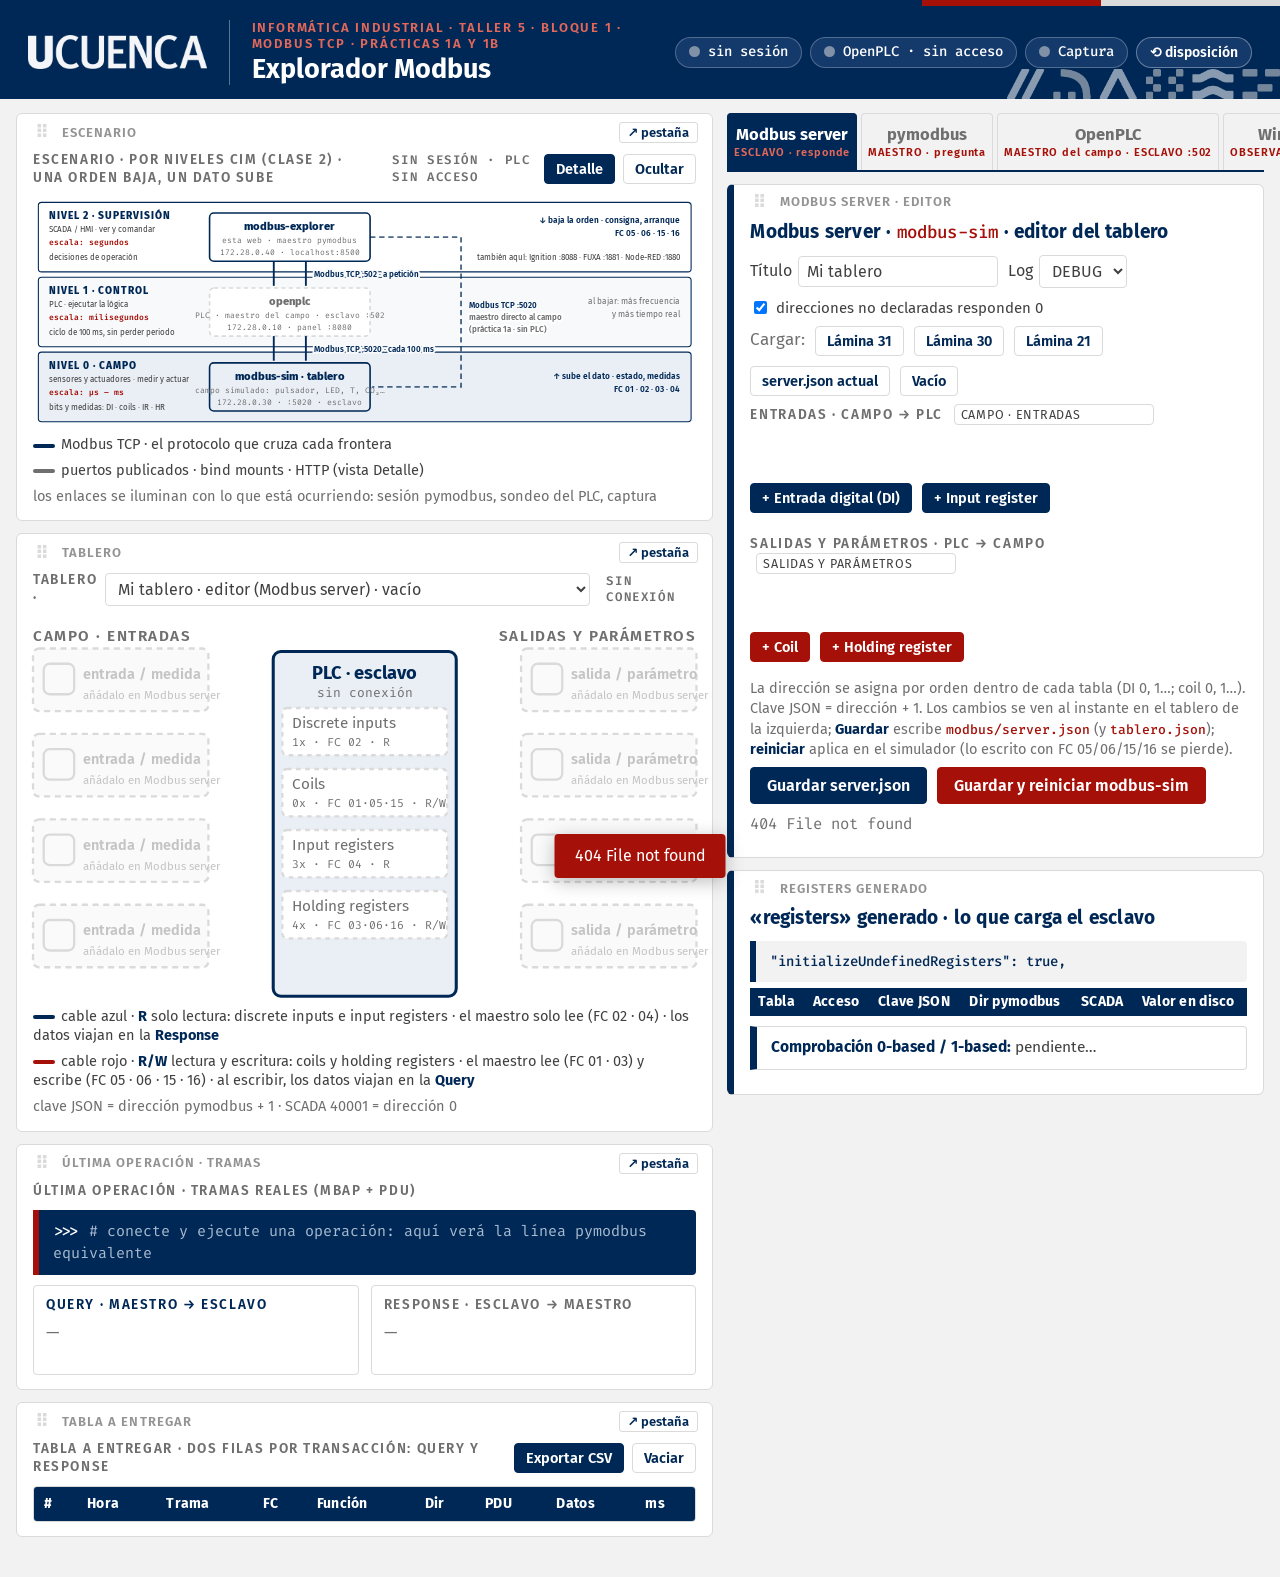
==== commit dbc9df85: "Pestañas con leyenda de rol: Modbus server esclavo, pymodbus maestro, OpenPLC maestro del campo y es" ====
--- a/modbus-explorer/static/index.html
+++ b/modbus-explorer/static/index.html
@@ -160,10 +160,10 @@
 
 <aside class="right">
   <nav class="tabs">
-    <button data-tab="tjson" class="on">Modbus server</button>
-    <button data-tab="t1a">pymodbus</button>
-    <button data-tab="t1b">OpenPLC</button>
-    <button data-tab="tws">Wireshark</button>
+    <button data-tab="tjson" class="on">Modbus server<small>ESCLAVO · responde</small></button>
+    <button data-tab="t1a">pymodbus<small>MAESTRO · pregunta</small></button>
+    <button data-tab="t1b">OpenPLC<small>MAESTRO del campo · ESCLAVO :502</small></button>
+    <button data-tab="tws">Wireshark<small>OBSERVADOR · captura</small></button>
     <button class="tabopen" id="btn-tab-open" title="Abrir esta pestaña entera en una pestaña nueva del navegador">↗ pestaña</button>
   </nav>
 
--- a/modbus-explorer/static/app.css
+++ b/modbus-explorer/static/app.css
@@ -154,6 +154,8 @@
 .tabs{display:flex;gap:4px;border-bottom:2px solid var(--ink)}
 .tabs button{flex:1;padding:11px 6px;border:1px solid var(--gris-claro);border-bottom:none;background:var(--suave);color:var(--gris);font-family:var(--sans);font-weight:700;font-size:16.5px;cursor:pointer;border-radius:4px 4px 0 0}
 .tabs button.on{background:var(--ink);color:#fff;border-color:var(--ink)}
+.tabs button small{display:block;font-size:11px;font-weight:600;letter-spacing:.08em;color:var(--rojo);margin-top:2px;white-space:nowrap}
+.tabs button.on small{color:var(--salmon)}
 .tabs button.tabopen{flex:0 0 auto;background:#fff;color:var(--ink);border-color:var(--ink);font-size:14.5px;padding:8px 12px}
 .tabs button.tabopen:hover{background:var(--tinte)}
 body.solo #solo .tab{display:flex}
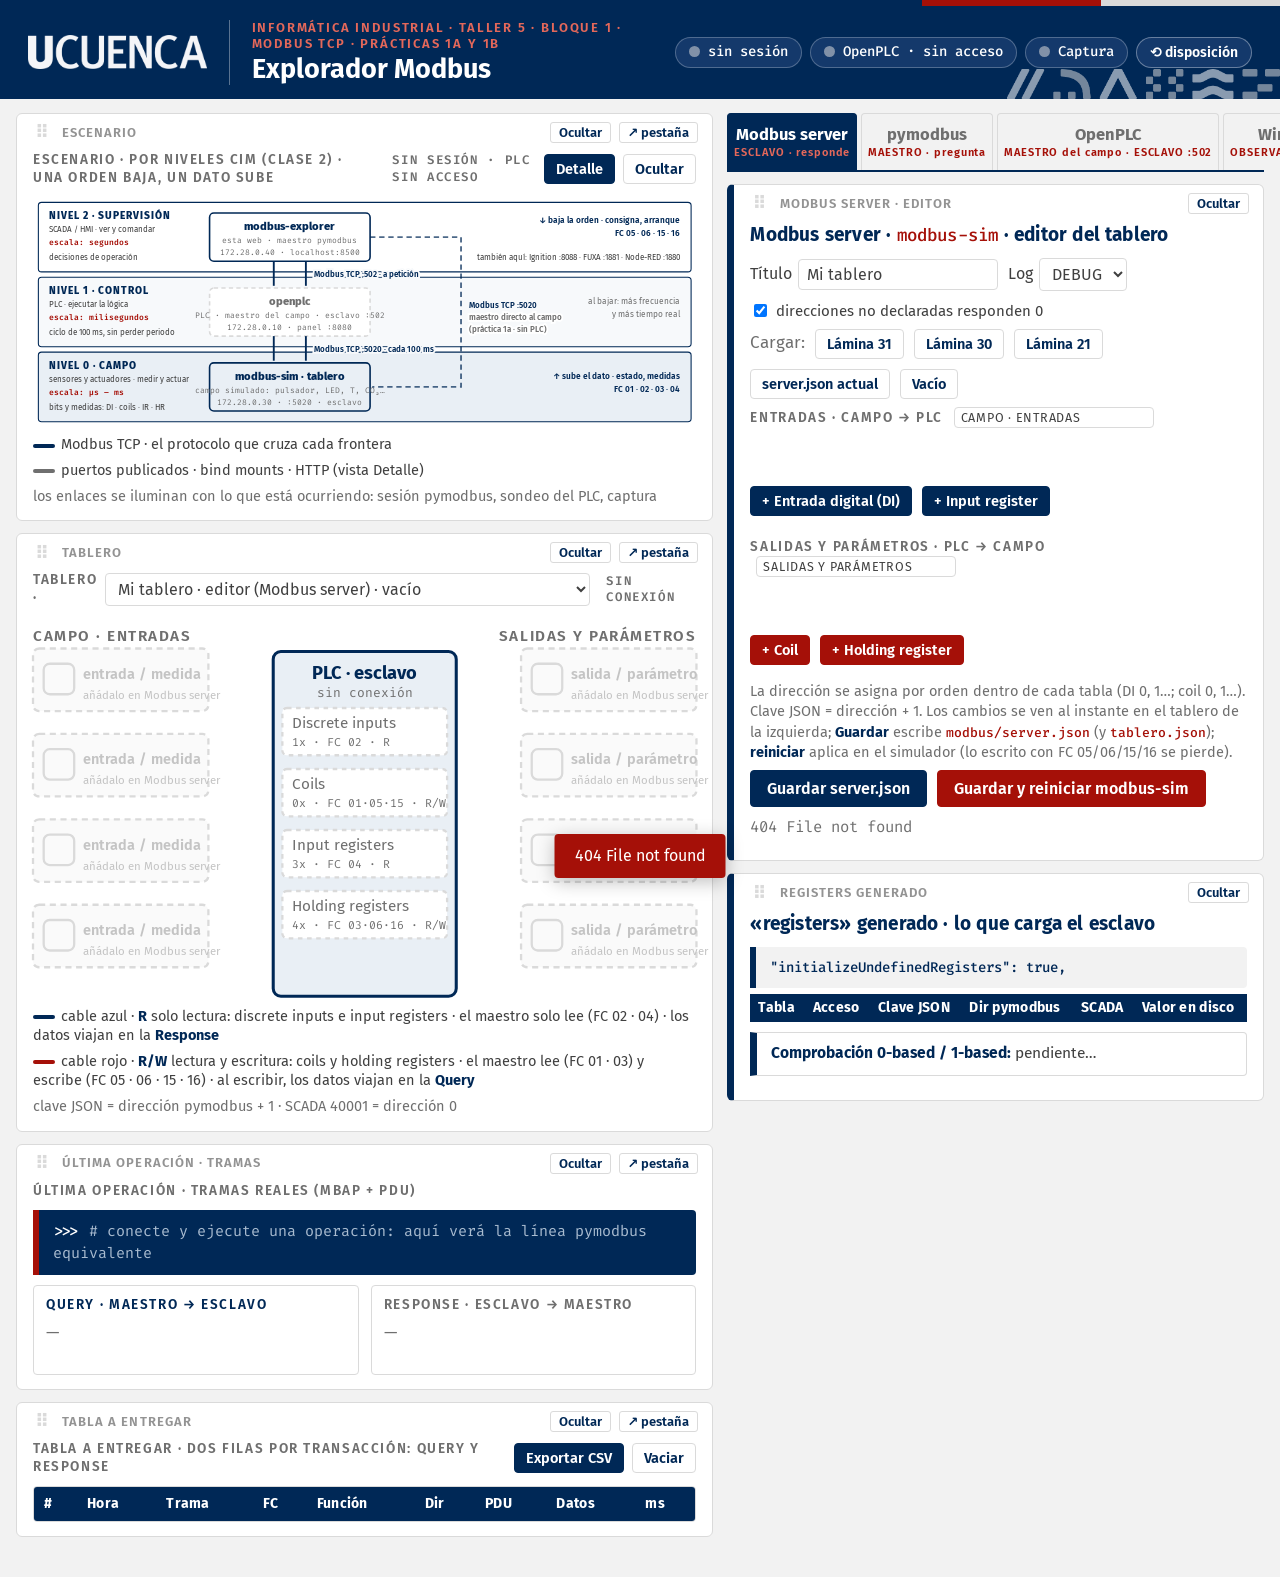
==== commit 6fd50263: "Panel lateral auto-ocultable (⇥ auto / ⇤ fijar), «↗ pestaña» como enlace real, sin caché para los es" ====
--- a/modbus-explorer/static/index.html
+++ b/modbus-explorer/static/index.html
@@ -158,13 +158,22 @@
   </div>
 </section>
 
-<aside class="right">
+<aside class="right" id="right">
+  <div class="rail" id="rail">
+    <button class="rb pin" id="rail-pin" title="Volver a la vista fija de dos columnas">⇤ fijar</button>
+    <button class="rb" data-railtab="tjson">Modbus server</button>
+    <button class="rb" data-railtab="t1a">pymodbus</button>
+    <button class="rb" data-railtab="t1b">OpenPLC</button>
+    <button class="rb" data-railtab="tws">Wireshark</button>
+  </div>
+  <div class="rbody">
   <nav class="tabs">
     <button data-tab="tjson" class="on">Modbus server<small>ESCLAVO · responde</small></button>
     <button data-tab="t1a">pymodbus<small>MAESTRO · pregunta</small></button>
     <button data-tab="t1b">OpenPLC<small>MAESTRO del campo · ESCLAVO :502</small></button>
     <button data-tab="tws">Wireshark<small>OBSERVADOR · captura</small></button>
-    <button class="tabopen" id="btn-tab-open" title="Abrir esta pestaña entera en una pestaña nueva del navegador">↗ pestaña</button>
+    <a class="tabopen" id="btn-tab-open" href="?tab=tjson" target="_blank" rel="noopener" title="Abrir esta pestaña entera en una pestaña nueva del navegador">↗ pestaña</a>
+    <button class="tabopen" id="btn-drawer" title="Convertir estas pestañas en un panel lateral que se oculta solo">⇥ auto</button>
   </nav>
 
   <div class="tab on" id="tjson" data-drop="tjson">
@@ -384,7 +393,8 @@
     </div>
   </div>
 
-  </aside>
+    </div>
+</aside>
 </main>
 <div id="toast" class="toast hidden"></div>
 <script src="app.js"></script>
--- a/modbus-explorer/static/app.css
+++ b/modbus-explorer/static/app.css
@@ -281,3 +281,21 @@
 .tabla .tr-r{background:var(--gris)}
 .tabla tr.r td{background:#F6F6F6}
 .tabla tr.q td{border-top:2px solid var(--borde)}
+
+/* bloque plegado: solo la barra */
+[data-block].collapsed > :not(.bh){display:none !important}
+[data-block].collapsed{padding-bottom:6px}
+[data-block].collapsed .bh{margin-bottom:0}
+
+/* panel lateral auto-ocultable (modo ⇥ auto) */
+.rail{display:none}
+body.autohide main{grid-template-columns:1fr}
+body.autohide .right{position:fixed;top:0;right:0;height:100vh;width:min(760px,92vw);background:var(--suave);box-shadow:-8px 0 28px rgba(0,0,0,.28);transform:translateX(calc(100% - 52px));transition:transform .25s ease;z-index:40;display:block;overflow:hidden}
+body.autohide .right.open{transform:none}
+body.autohide .rail{display:flex;flex-direction:column;gap:8px;position:absolute;left:0;top:0;bottom:0;width:52px;background:var(--ink);padding:10px 6px;align-items:center}
+body.autohide .rail .rb{writing-mode:vertical-rl;transform:rotate(180deg);border:none;background:transparent;color:#fff;font-family:var(--sans);font-weight:700;font-size:14.5px;letter-spacing:.04em;padding:10px 6px;cursor:pointer;border-radius:4px;white-space:nowrap}
+body.autohide .rail .rb:hover,body.autohide .rail .rb.on{background:var(--rojo)}
+body.autohide .rail .rb.pin{transform:none;writing-mode:horizontal-tb;font-size:12px;background:var(--tarjeta-azul);padding:6px 4px;width:100%}
+body.autohide .rbody{position:absolute;left:52px;right:0;top:0;bottom:0;overflow:auto;padding:12px 14px 40px;display:flex;flex-direction:column;gap:12px}
+body.autohide #btn-drawer{display:none}
+body:not(.autohide) .rbody{display:contents}
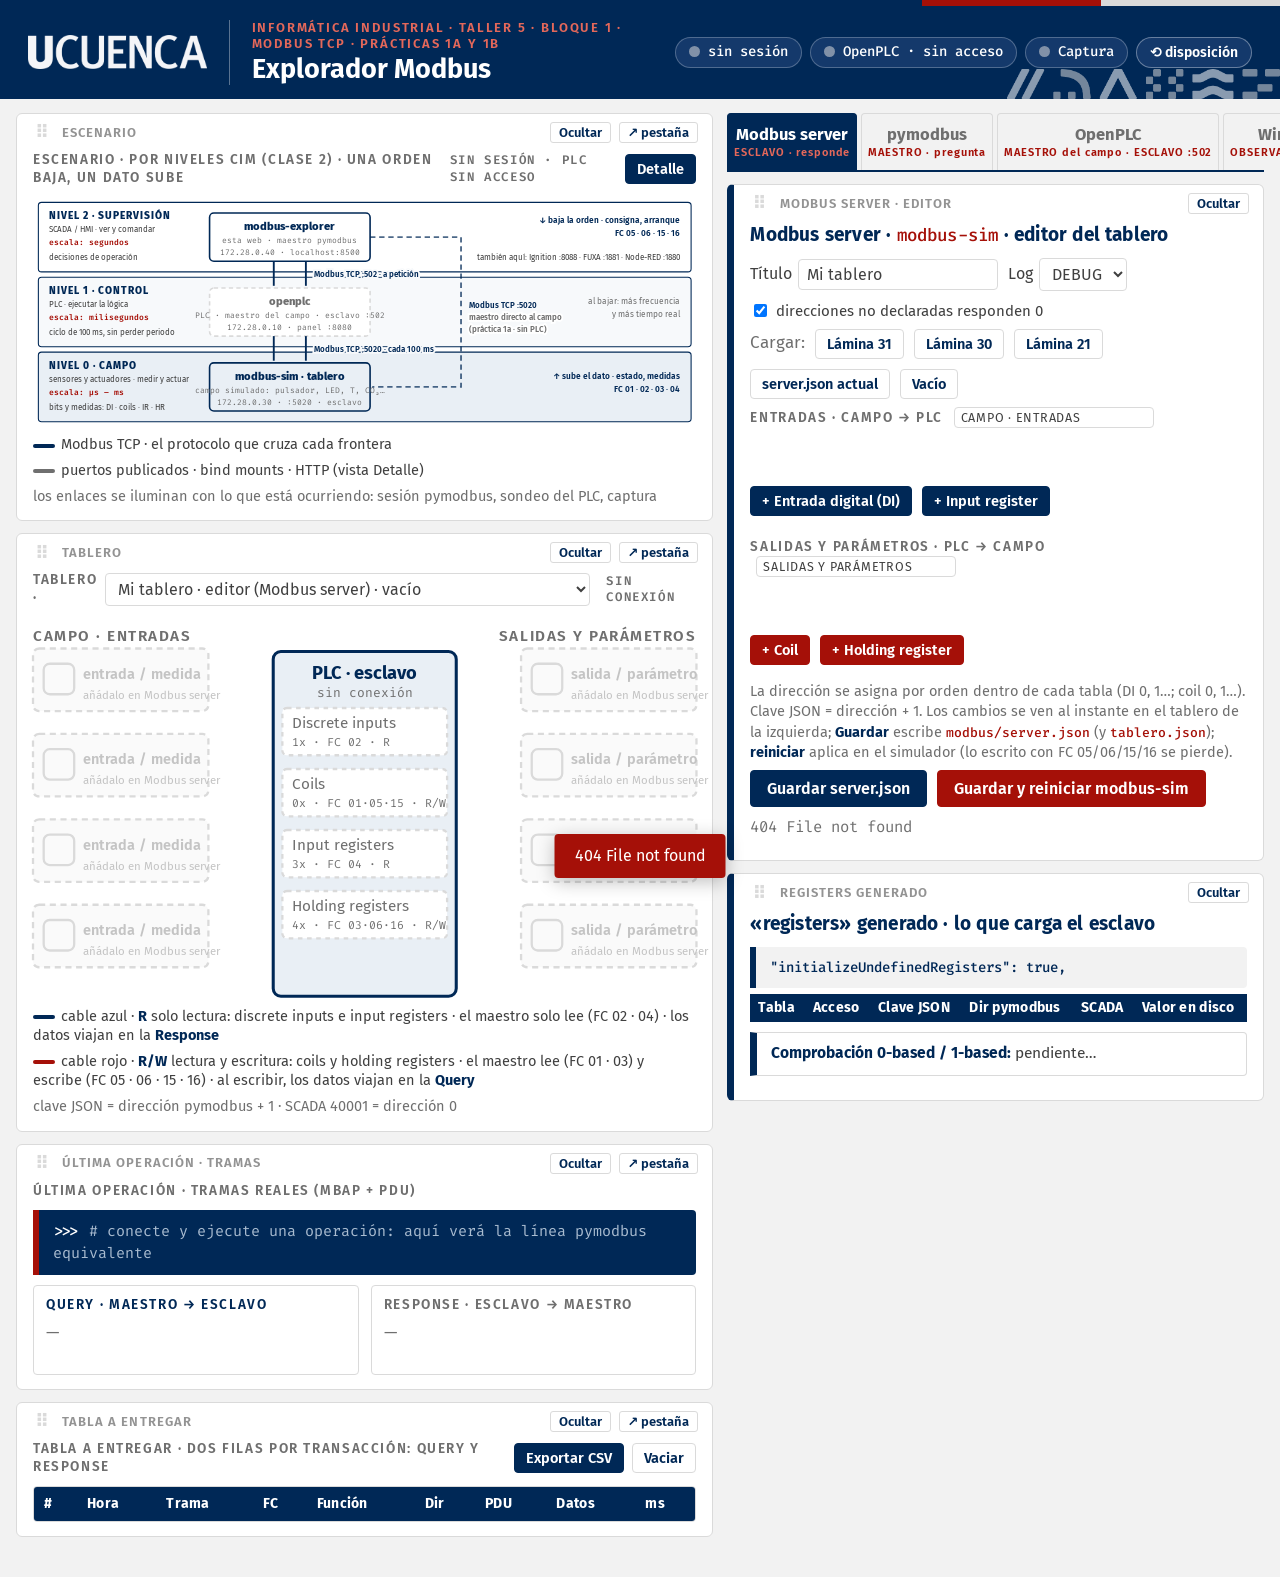
==== commit c4014556: "Escenario: un solo botón Ocultar (el de la barra del bloque) Co-Authored-By: Claude Fable 5.1 <norep" ====
--- a/modbus-explorer/static/index.html
+++ b/modbus-explorer/static/index.html
@@ -29,7 +29,7 @@
 <main id="main">
 <section class="left" id="left" data-drop="left">
   <div class="panel" id="esc-panel" data-block="esc" data-title="Escenario">
-    <div class="lbl row"><span id="esc-title">Escenario · por niveles CIM (Clase 2)</span><span class="sp"></span><span id="esc-meta" class="mono gr"></span><button class="btn mini" id="btn-esc-detail">Detalle</button><button class="btn mini gris" id="btn-esc">Ocultar</button></div>
+    <div class="lbl row"><span id="esc-title">Escenario · por niveles CIM (Clase 2)</span><span class="sp"></span><span id="esc-meta" class="mono gr"></span><button class="btn mini" id="btn-esc-detail">Detalle</button><button class="hidden" id="btn-esc"></button></div>
 
     <svg id="esc-cim" viewBox="0 0 1240 430" class="esc cim" aria-label="Escenario por niveles CIM: supervisión, control y campo">
       <defs>
@@ -236,10 +236,10 @@
     <div class="box" data-block="s-read" data-title="Leer">
       <h3>2 · Leer · FC 01 · 02 · 03 · 04</h3>
       <div class="frow wrap fcs" id="read-fc">
-        <label><input type="radio" name="rt" value="coils"> <b>01</b> coils</label>
-        <label><input type="radio" name="rt" value="di"> <b>02</b> discrete inputs</label>
-        <label><input type="radio" name="rt" value="hr"> <b>03</b> holding</label>
-        <label><input type="radio" name="rt" value="ir" checked> <b>04</b> input reg.</label>
+        <label><input type="radio" name="rt" value="coils"> <b>FC 01</b> · coils</label>
+        <label><input type="radio" name="rt" value="di"> <b>FC 02</b> · discrete inputs</label>
+        <label><input type="radio" name="rt" value="hr"> <b>FC 03</b> · holding reg.</label>
+        <label><input type="radio" name="rt" value="ir" checked> <b>FC 04</b> · input reg.</label>
       </div>
       <div class="frow">
         <label>dir <input id="r-addr" type="number" value="0" min="0" class="w80"></label>
@@ -251,10 +251,10 @@
     <div class="box" data-block="s-write" data-title="Escribir">
       <h3>3 · Escribir · FC 05 · 06 · 15 · 16</h3>
       <div class="frow wrap fcs" id="write-fc">
-        <label><input type="radio" name="wt" value="coil"> <b>05</b> un coil</label>
-        <label><input type="radio" name="wt" value="register" checked> <b>06</b> un registro</label>
-        <label><input type="radio" name="wt" value="coils"> <b>15</b> varios coils</label>
-        <label><input type="radio" name="wt" value="registers"> <b>16</b> varios registros</label>
+        <label><input type="radio" name="wt" value="coil"> <b>FC 05</b> · un coil</label>
+        <label><input type="radio" name="wt" value="register" checked> <b>FC 06</b> · un registro</label>
+        <label><input type="radio" name="wt" value="coils"> <b>FC 15</b> · varios coils</label>
+        <label><input type="radio" name="wt" value="registers"> <b>FC 16</b> · varios registros</label>
       </div>
       <div class="frow">
         <label>dir <input id="w-addr" type="number" value="3" min="0" class="w80"></label>
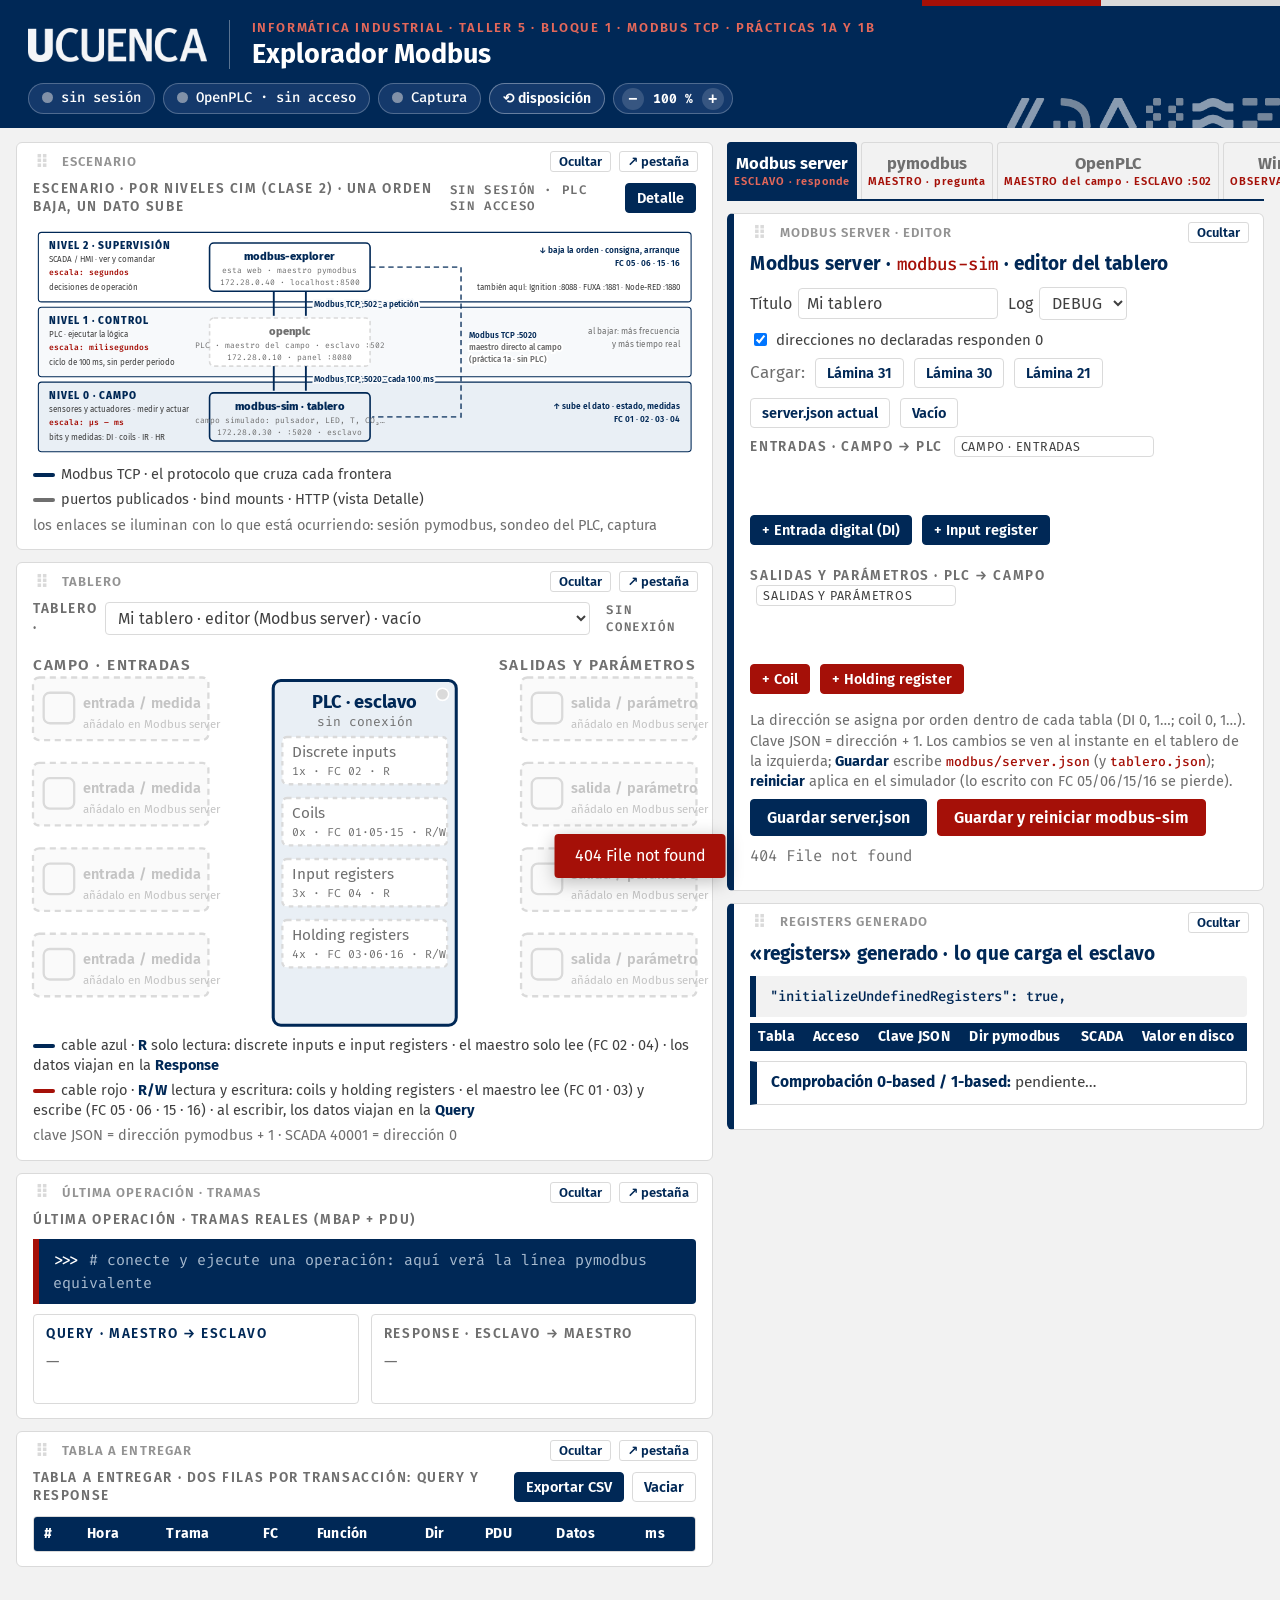
==== commit 092deb61: "Zoom propio por ventana (Cmd/Ctrl + − 0, rueda con Ctrl y botones en la cabecera): no afecta a las o" ====
--- a/modbus-explorer/static/index.html
+++ b/modbus-explorer/static/index.html
@@ -21,6 +21,7 @@
     <span class="chip" id="chip-plc">OpenPLC ?</span>
     <span class="chip" id="chip-capture">Captura</span>
     <button class="chip btnchip" id="btn-layout-reset" title="Vuelve a colocar todos los bloques en su sitio">⟲ disposición</button>
+    <span class="chip zoom" title="Zoom de esta ventana (no afecta a las demás) · Cmd/Ctrl + − 0"><button id="zoom-out">−</button><b id="zoom-val">100 %</b><button id="zoom-in">+</button></span>
   </div>
   <img class="banda" src="marca/banda_modulos_oscuro.png" alt="">
 </header>
@@ -172,7 +173,7 @@
     <button data-tab="t1a">pymodbus<small>MAESTRO · pregunta</small></button>
     <button data-tab="t1b">OpenPLC<small>MAESTRO del campo · ESCLAVO :502</small></button>
     <button data-tab="tws">Wireshark<small>OBSERVADOR · captura</small></button>
-    <a class="tabopen" id="btn-tab-open" href="?tab=tjson" target="_blank" rel="noopener" title="Abrir esta pestaña entera en una pestaña nueva del navegador">↗ pestaña</a>
+    <a class="tabopen" id="btn-tab-open" href="?panel=1" target="_blank" rel="noopener" title="Abrir este panel completo (Modbus server, pymodbus, OpenPLC, Wireshark) en una pestaña nueva del navegador">↗ pestaña</a>
     <button class="tabopen" id="btn-drawer" title="Convertir estas pestañas en un panel lateral que se oculta solo">⇥ auto</button>
   </nav>
 
--- a/modbus-explorer/static/app.css
+++ b/modbus-explorer/static/app.css
@@ -289,7 +289,8 @@
 
 /* panel lateral auto-ocultable (modo ⇥ auto) */
 .rail{display:none}
-body.autohide main{grid-template-columns:1fr}
+body.autohide main{grid-template-columns:1fr;padding-right:70px}   /* deja sitio al riel: nada queda detrás */
+body.autohide header{padding-right:80px}
 body.autohide .right{position:fixed;top:0;right:0;height:100vh;width:min(760px,92vw);background:var(--suave);box-shadow:-8px 0 28px rgba(0,0,0,.28);transform:translateX(calc(100% - 52px));transition:transform .25s ease;z-index:40;display:block;overflow:hidden}
 body.autohide .right.open{transform:none}
 body.autohide .rail{display:flex;flex-direction:column;gap:8px;position:absolute;left:0;top:0;bottom:0;width:52px;background:var(--ink);padding:10px 6px;align-items:center}
@@ -299,3 +300,19 @@
 body.autohide .rbody{position:absolute;left:52px;right:0;top:0;bottom:0;overflow:auto;padding:12px 14px 40px;display:flex;flex-direction:column;gap:12px}
 body.autohide #btn-drawer{display:none}
 body:not(.autohide) .rbody{display:contents}
+
+/* ventana «panel»: el aside completo con sus pestañas */
+body.solo-panel #solo .right{display:flex;flex-direction:column;gap:12px;max-width:1600px;margin:0 auto}
+body.solo-panel #btn-tab-open,body.solo-panel #btn-drawer{display:none}
+
+/* foquito del PLC: verde con sesión abierta */
+.dg .plcled{fill:var(--gris-claro);stroke:#fff;stroke-width:2;transition:fill .3s}
+.dg .plcled.on{fill:#2E9E4F;filter:drop-shadow(0 0 5px #2E9E4F);animation:ledglow 1.6s ease-in-out infinite}
+@keyframes ledglow{50%{filter:drop-shadow(0 0 1px #2E9E4F)}}
+
+/* zoom por ventana */
+.chip.zoom{display:inline-flex;align-items:center;gap:6px;padding:2px 8px}
+.chip.zoom::before{display:none}
+.chip.zoom button{border:none;background:rgba(255,255,255,.15);color:#fff;width:22px;height:22px;border-radius:50%;cursor:pointer;font-size:16px;line-height:1;font-weight:700}
+.chip.zoom button:hover{background:var(--rojo)}
+.chip.zoom b{color:#fff;font-family:var(--mono);font-size:13px;min-width:46px;text-align:center;cursor:pointer}
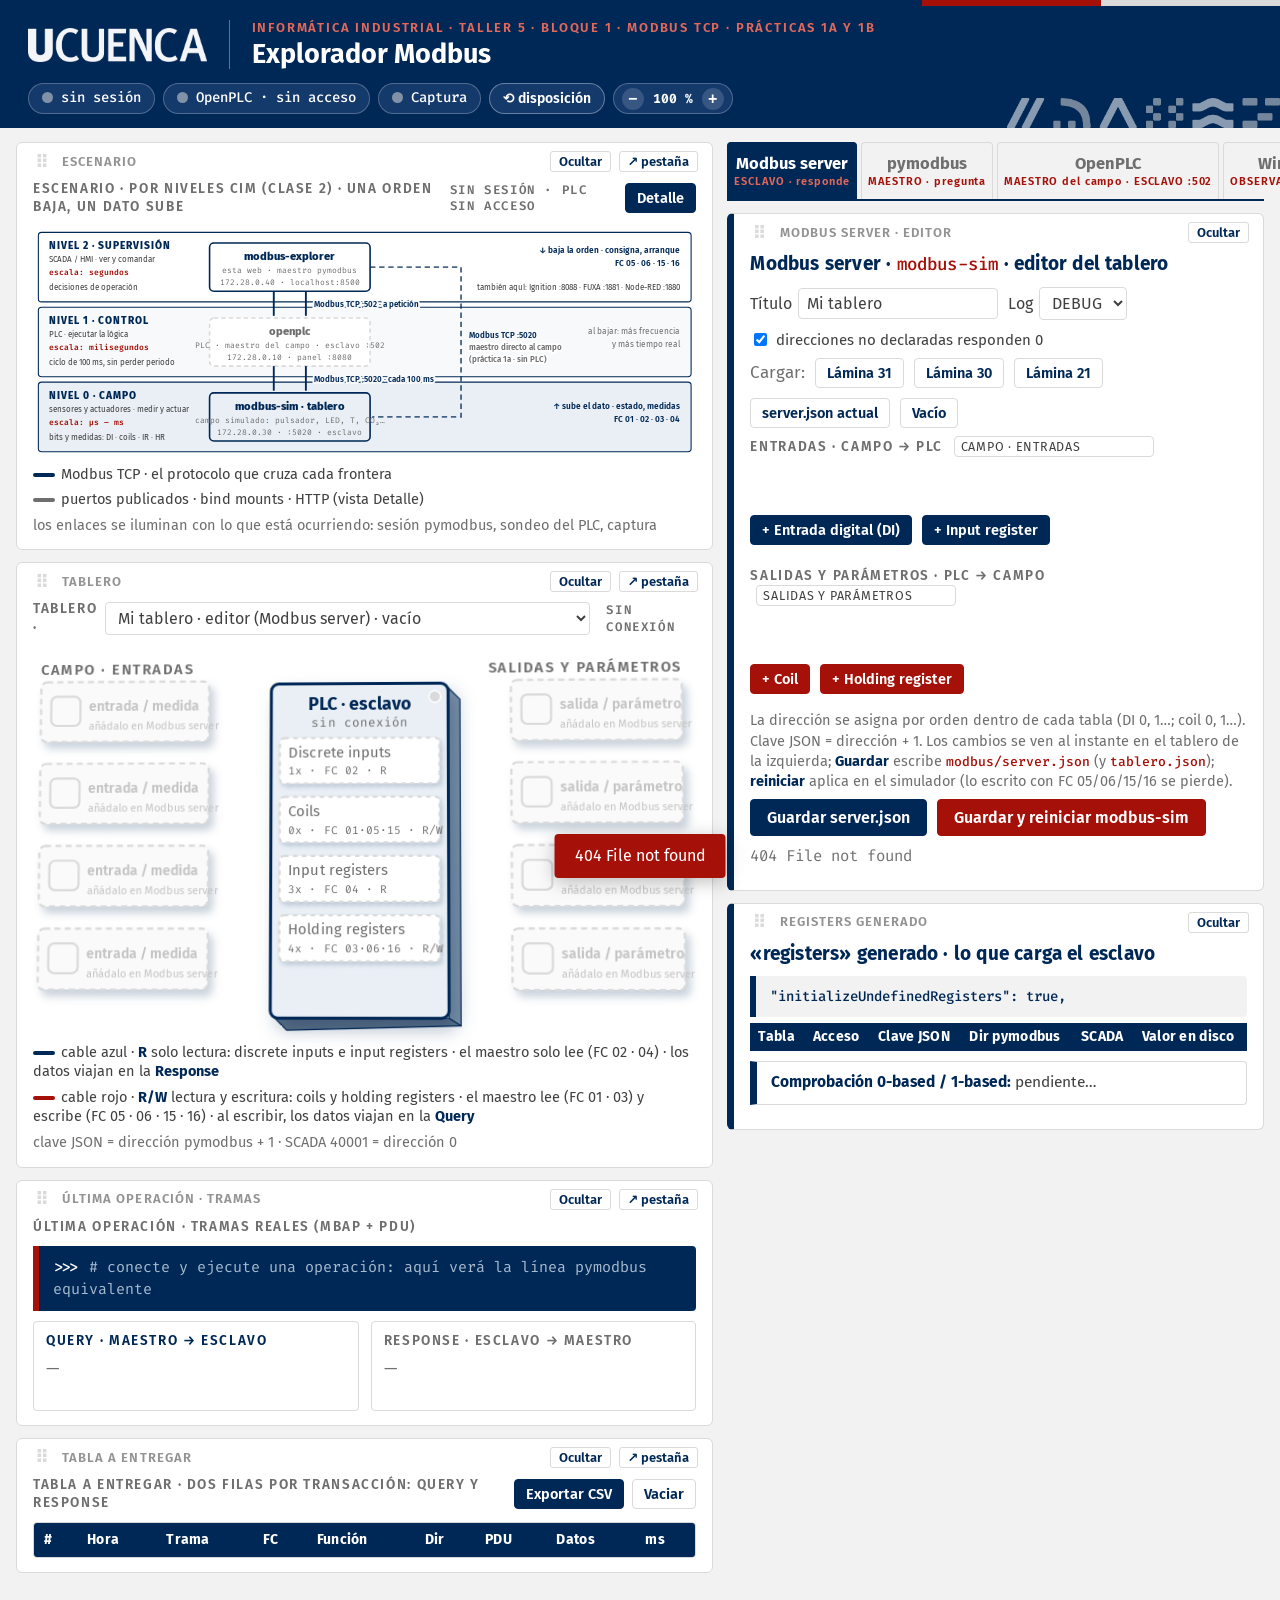
==== commit df5c571d: "Escribir: previsualización en vivo de a qué coil o registro va cada valor (FC 15/16) y aviso cuando " ====
--- a/modbus-explorer/static/index.html
+++ b/modbus-explorer/static/index.html
@@ -262,7 +262,8 @@
         <label>valor(es) <input id="w-val" value="75" class="w190" placeholder="75 · T,F,T · 240,550"></label>
         <span class="sp"></span><button class="btn rojo" id="btn-write">Escribir</button>
       </div>
-      <p class="note">Bits: <code>T</code>/<code>F</code>, <code>1</code>/<code>0</code>. Varios valores separados por coma. Pruebe <code>70000</code> o <code>-5</code> y mire quién se queja.</p>
+      <div class="wprev" id="w-preview"></div>
+      <p class="note">Bits: <code>T</code>/<code>F</code>, <code>1</code>/<code>0</code>. Con FC 15 / 16 escriba <b>un valor por coil o registro, separados por coma</b>: el primero va a <code>dir</code>, el segundo a <code>dir+1</code>… y la cantidad (count) es el número de valores. Pruebe <code>70000</code> o <code>-5</code> y mire quién se queja.</p>
     </div>
 
     <div class="box" data-block="s-steps" data-title="Reto de la lámina">
--- a/modbus-explorer/static/app.css
+++ b/modbus-explorer/static/app.css
@@ -96,8 +96,8 @@
 .dg .ty{font-size:14px;fill:var(--gris)}
 .dg .ico{fill:none;stroke:var(--ink);stroke-width:3}.dg .ico.on{fill:var(--rojo);stroke:var(--rojo)}
 .dg .ico.led{transition:fill .3s}.dg .ico.led.lit{fill:#2E9E4F;stroke:#2E9E4F;filter:drop-shadow(0 0 4px #2E9E4F)}
-.dg .pkt{fill:var(--ink);stroke:#fff;stroke-width:2}.dg .pkt.w{fill:var(--rojo)}
-.dg .pkt text{font-family:var(--mono);font-size:14px;font-weight:700;fill:#fff}
+.dg .pkt{fill:var(--ink);stroke:#fff;stroke-width:2.5;filter:drop-shadow(0 2px 4px rgba(0,0,0,.35))}.dg .pkt.w{fill:var(--rojo)}
+.dg .pkt text{font-family:var(--mono);font-size:17px;font-weight:700;fill:#fff;letter-spacing:.02em;paint-order:stroke}
 .dg .fan{transform-box:fill-box;transform-origin:center}
 .dg .fan.spin{animation:spin 1.2s linear infinite}
 @keyframes spin{to{transform:rotate(360deg)}}
@@ -316,3 +316,29 @@
 .chip.zoom button{border:none;background:rgba(255,255,255,.15);color:#fff;width:22px;height:22px;border-radius:50%;cursor:pointer;font-size:16px;line-height:1;font-weight:700}
 .chip.zoom button:hover{background:var(--rojo)}
 .chip.zoom b{color:#fff;font-family:var(--mono);font-size:13px;min-width:46px;text-align:center;cursor:pointer}
+
+/* con zoom < 100 % el tablero y el escenario encogen de verdad (no se reexpanden para llenar el ancho) */
+:root{--z:1}
+.dg,.esc{width:calc(100% * var(--z));max-width:100%;margin:0 auto}
+
+/* tablero en 3D: extrusión plana (sin degradados) + perspectiva suave + sombras */
+.dg{transform:perspective(1800px) rotateX(4deg) rotateY(-2deg);transform-origin:50% 45%;overflow:visible}
+[data-block="tablero"]{overflow:visible}
+.dg .ext .side{fill:#8FA3B8;stroke:var(--ink);stroke-width:1.5;stroke-linejoin:round}
+.dg .ext .bottom{fill:#6F879E;stroke:var(--ink);stroke-width:1.5;stroke-linejoin:round}
+.dg .ext.plc3d .side{fill:#7F94AA}.dg .ext.plc3d .bottom{fill:#5E7187}
+.dg .ext.row3d .side{fill:#C9D4DF}.dg .ext.row3d .bottom{fill:#AEBCCB}
+.dg .card{filter:drop-shadow(6px 8px 6px rgba(0,40,86,.22))}
+.dg .plc{filter:drop-shadow(10px 14px 12px rgba(0,40,86,.28))}
+.dg .row{filter:drop-shadow(3px 4px 3px rgba(0,40,86,.18))}
+.dg g.item.flash-w .ext .side{fill:#C97B76}.dg g.item.flash-w .ext .bottom{fill:#A85C57}
+.dg .ln{filter:drop-shadow(2px 3px 2px rgba(0,0,0,.25))}
+.dg .ln.w{filter:drop-shadow(2px 3px 2px rgba(165,16,8,.3))}
+.dg .pkt{filter:drop-shadow(4px 6px 6px rgba(0,0,0,.4))}
+
+/* previsualización de la escritura múltiple */
+.wprev{display:flex;flex-wrap:wrap;gap:6px;margin:4px 0 0;font-size:14px}
+.wprev .wp{display:inline-flex;align-items:center;gap:6px;padding:3px 9px;border:1px solid var(--borde);border-radius:999px;background:var(--tinte);font-family:var(--mono);color:var(--ink)}
+.wprev .wp b{color:var(--rojo)}
+.wprev .wp.bad{border-color:var(--rojo);background:#fde9e7;color:var(--rojo)}
+.wprev .cnt{align-self:center;color:var(--gris);font-size:13px}
